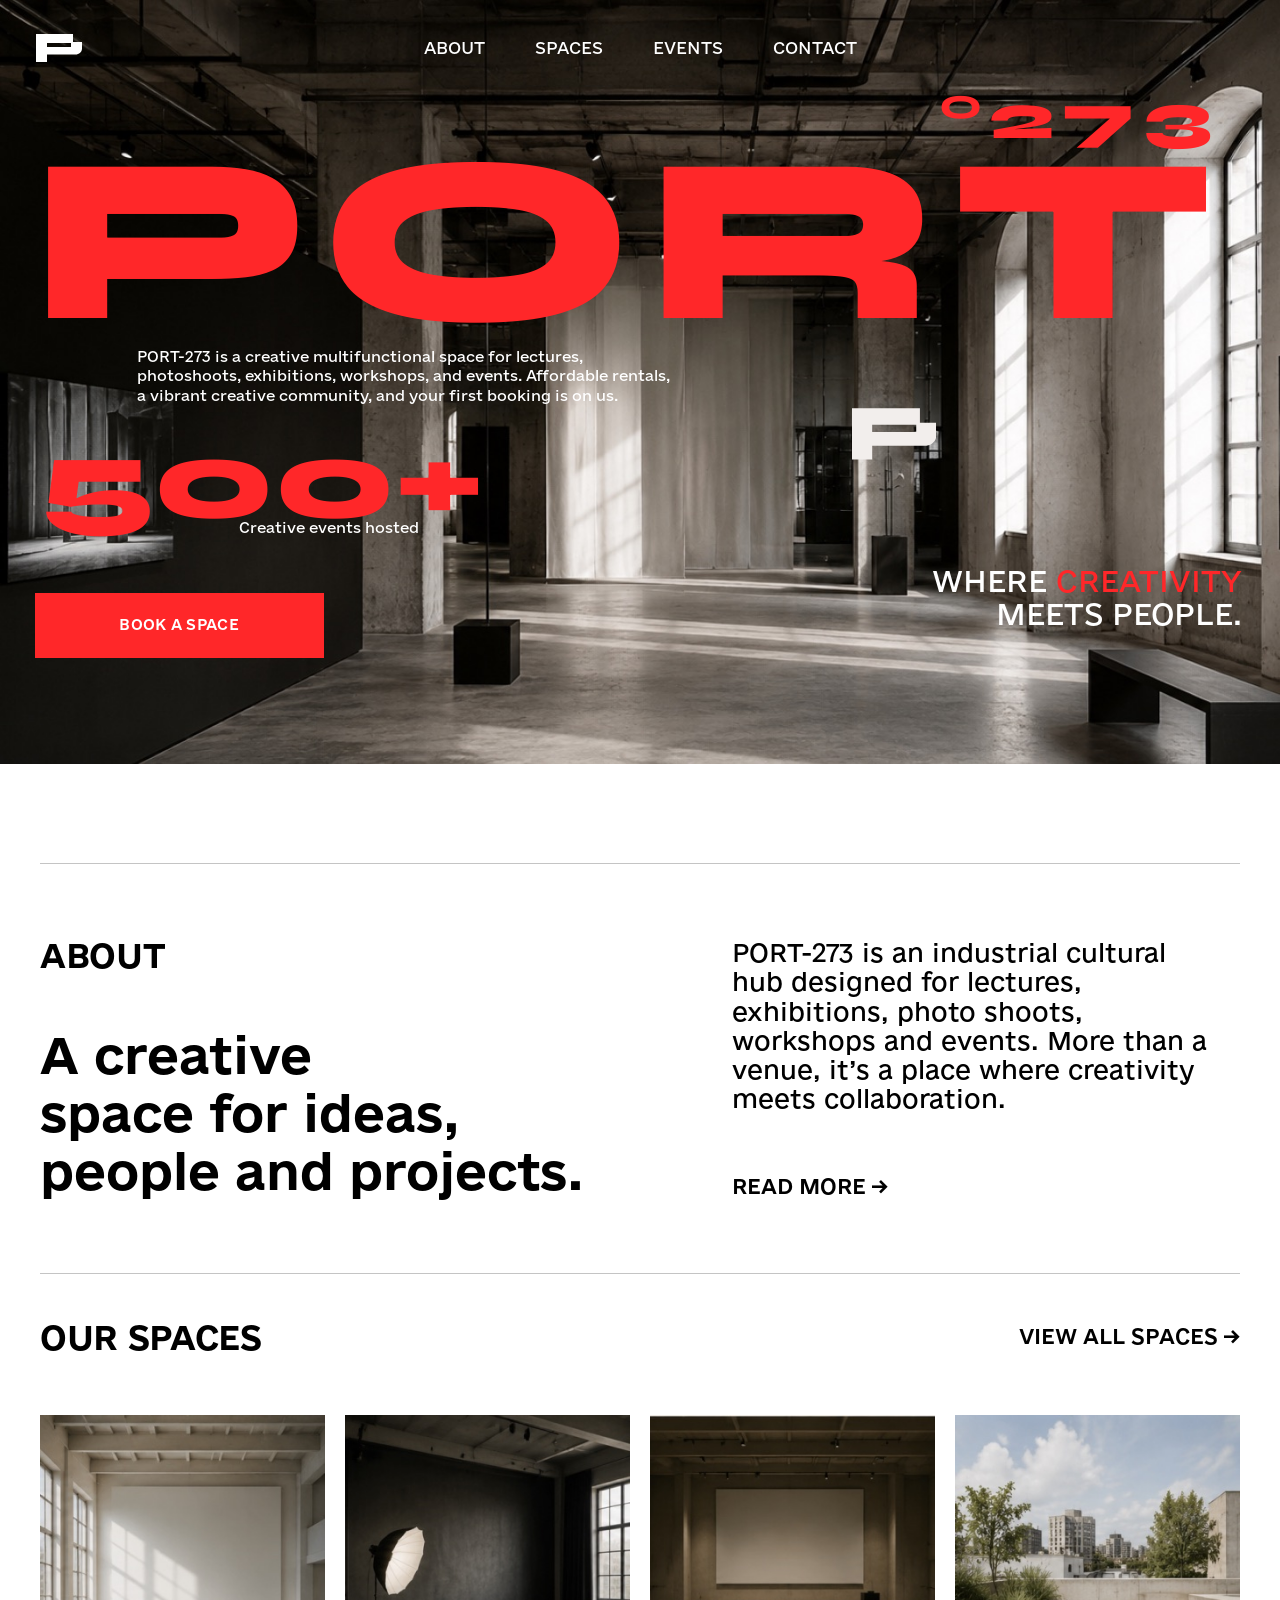
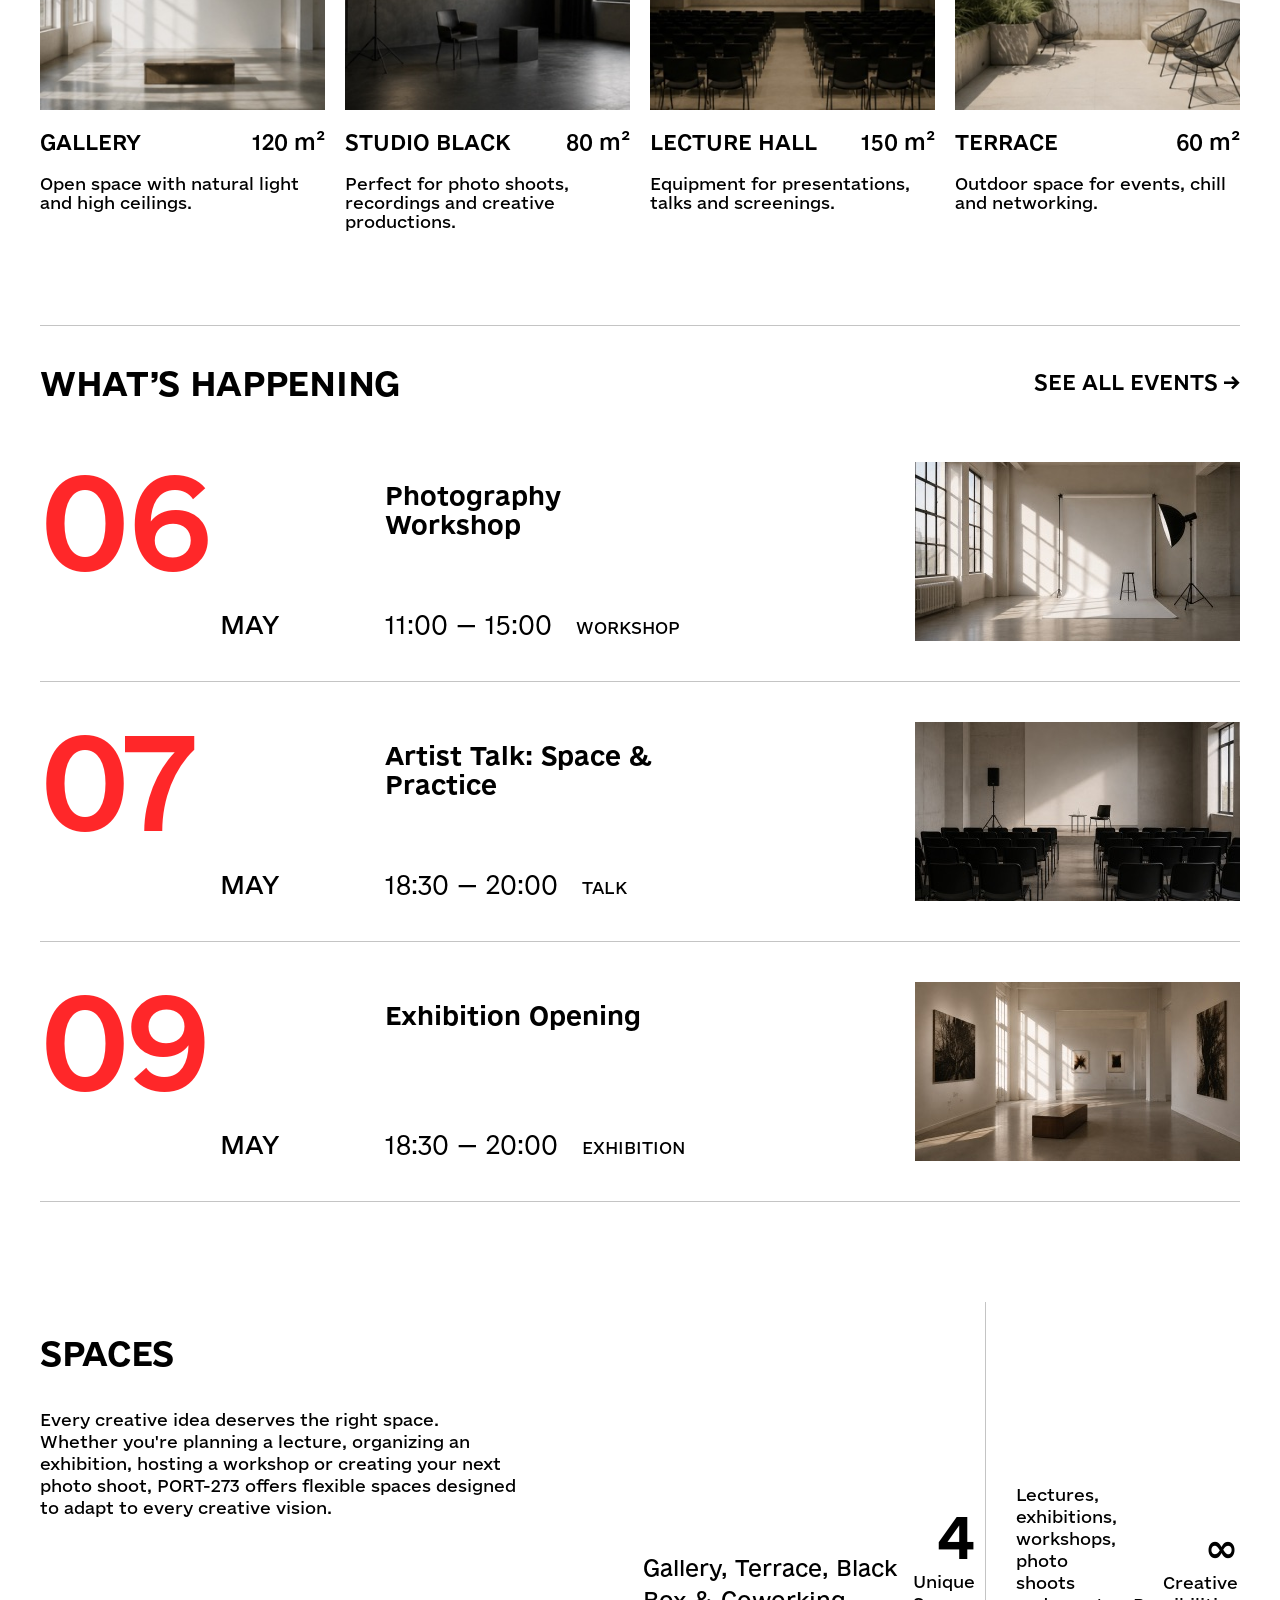
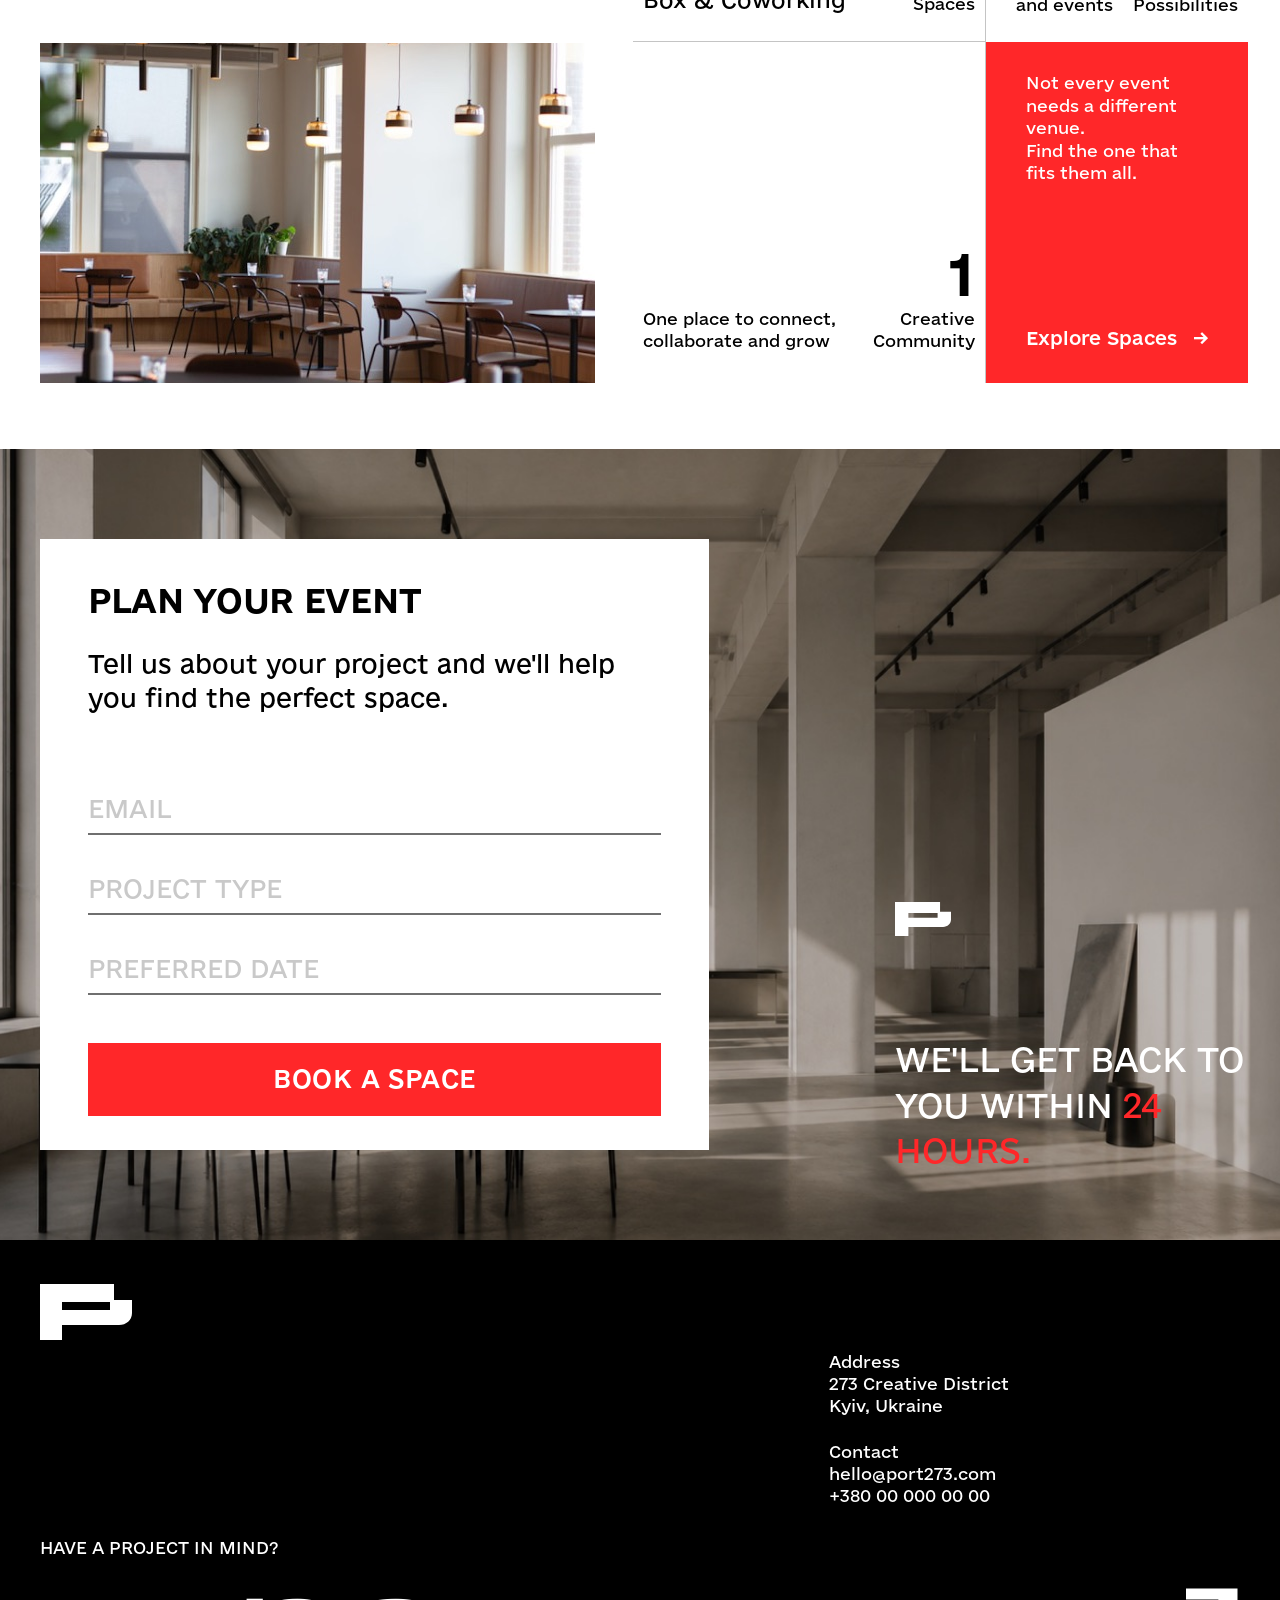
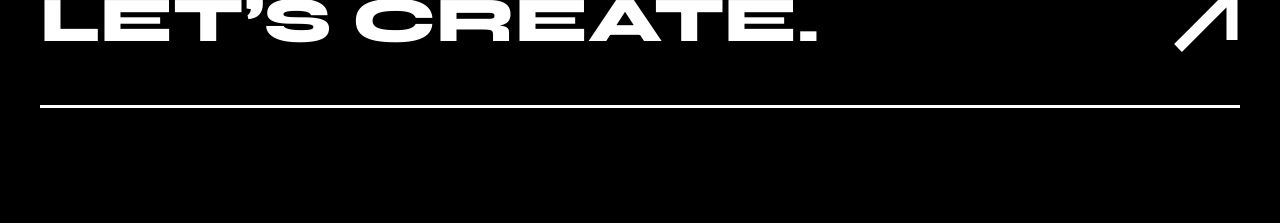
==== index.html @ 7d1ed9cd "Match the Figma 1440 design, switch to e-Ukraine, add spaces pages and booking flow Co-Authored-By: " ====
<!doctype html>
<html lang="en">
<head>
  <meta charset="utf-8">
  <meta name="viewport" content="width=device-width, initial-scale=1">
  <title>PORT°273 — Industrial cultural hub in Kyiv</title>
  <meta name="description" content="A creative multifunctional space in Kyiv for lectures, photoshoots, exhibitions, workshops and events. Your first booking is on us.">
  <link rel="icon" href="img/logo.svg">
  <link rel="preconnect" href="https://fonts.googleapis.com">
  <link rel="preconnect" href="https://fonts.gstatic.com" crossorigin>
  <link href="https://fonts.googleapis.com/css2?family=Syne:wght@800&display=swap" rel="stylesheet">
  <link rel="stylesheet" href="styles.css">
</head>
<body class="home">
  <header class="hero" id="top">
    <div class="hero-inner">
      <nav class="nav nav-hero" aria-label="Main">
        <a href="index.html" class="logo" aria-label="PORT-273 home"><svg viewBox="0 0 46 28" aria-hidden="true"><path fill="currentColor" fill-rule="evenodd" d="M0 0h37v8h9v6.5c0 3.6-2.9 6-6.5 6H11V28H0zM11 9v4h24V9z"/></svg></a>
        <ul class="nav-links">
          <li><a href="#about">About</a></li>
          <li><a href="spaces.html">Spaces</a></li>
          <li><a href="#events">Events</a></li>
          <li><a href="#contact">Contact</a></li>
        </ul>
        <button class="menu-btn" aria-expanded="false" aria-controls="menu">Menu</button>
      </nav>

      <h1 class="hero-word" aria-label="PORT 273"><span class="hero-port">PORT</span><span class="hero-num">°273</span></h1>
      <p class="hero-text">PORT-273 is a creative multifunctional space for lectures, photoshoots, exhibitions, workshops, and events. Affordable rentals, a vibrant creative community, and your first booking is on us.</p>
      <p class="hero-stat"><b>500+</b><span>Creative events hosted</span></p>
      <svg class="hero-mark" viewBox="0 0 46 28" aria-hidden="true"><path fill="currentColor" fill-rule="evenodd" d="M0 0h37v8h9v6.5c0 3.6-2.9 6-6.5 6H11V28H0zM11 9v4h24V9z"/></svg>
      <a href="book.html" class="btn hero-btn">Book a space</a>
      <p class="hero-claim">Where <em>creativity</em><br>meets people.</p>
    </div>
  </header>

  <div class="menu" id="menu" hidden>
    <ul>
      <li><a href="#about">About</a></li>
      <li><a href="spaces.html">Spaces</a></li>
      <li><a href="#events">Events</a></li>
      <li><a href="#contact">Contact</a></li>
    </ul>
    <a href="book.html" class="btn">Book a space</a>
  </div>

  <main>
    <section class="about wrap" id="about">
      <div class="about-left">
        <h2 class="sec-title">About</h2>
        <p class="about-head">A creative<br>space for ideas,<br>people and projects.</p>
      </div>
      <div class="about-right">
        <p>PORT-273 is an industrial cultural hub designed for lectures, exhibitions, photo shoots, workshops and events. More than a venue, it’s a place where creativity meets collaboration.</p>
        <a href="spaces.html" class="more">Read more →</a>
      </div>
    </section>

    <section class="our-spaces wrap" id="spaces">
      <div class="sec-head">
        <h2 class="sec-title">Our spaces</h2>
        <a href="spaces.html" class="more">View all spaces →</a>
      </div>
      <div class="space-grid" data-spaces></div>
    </section>

    <section class="events wrap" id="events">
      <div class="sec-head">
        <h2 class="sec-title">What’s happening</h2>
        <a href="#events" class="more">See all events →</a>
      </div>
      <ul class="event-list">
        <li class="event">
          <p class="event-date"><b>06</b><span>May</span></p>
          <div class="event-info"><h3>Photography <br>Workshop</h3><p><span class="event-time">11:00 — 15:00</span><span class="event-tag">Workshop</span></p></div>
          <img src="img/e1.jpg" alt="Photo studio with a white backdrop" loading="lazy">
        </li>
        <li class="event">
          <p class="event-date"><b>07</b><span>May</span></p>
          <div class="event-info"><h3>Artist Talk: Space &amp; <br>Practice</h3><p><span class="event-time">18:30 — 20:00</span><span class="event-tag">Talk</span></p></div>
          <img src="img/e2.jpg" alt="Lecture hall with rows of chairs" loading="lazy">
        </li>
        <li class="event">
          <p class="event-date"><b>09</b><span>May</span></p>
          <div class="event-info"><h3>Exhibition Opening</h3><p><span class="event-time">18:30 — 20:00</span><span class="event-tag">Exhibition</span></p></div>
          <img src="img/e3.jpg" alt="Gallery with paintings on white walls" loading="lazy">
        </li>
      </ul>
    </section>

    <section class="spaces-info wrap">
      <div class="si-left">
        <h2 class="sec-title">Spaces</h2>
        <p class="si-text">Every creative idea deserves the right space. Whether you're planning a lecture, organizing an exhibition, hosting a workshop or creating your next photo shoot, PORT-273 offers flexible spaces designed to adapt to every creative vision.</p>
        <img src="img/about.jpg" alt="Café area with pendant lamps and wooden tables" loading="lazy">
      </div>
      <div class="si-grid">
        <div class="si-cell si-a"><p class="si-desc big">Gallery, Terrace, Black <br>Box &amp; Coworking</p><p class="si-num"><b>4</b><span>Unique <br>Spaces</span></p></div>
        <div class="si-cell si-b"><p class="si-desc">Lectures, exhibitions, <br>workshops, photo shoots <br>and events</p><p class="si-num"><b class="inf">∞</b><span>Creative <br>Possibilities</span></p></div>
        <div class="si-cell si-c"><p class="si-desc">One place to connect, <br>collaborate and grow</p><p class="si-num"><b>1</b><span>Creative <br>Community</span></p></div>
        <a class="si-cell si-d" href="spaces.html"><p>Not every event needs a different venue. <br>Find the one that fits them all.</p><span class="si-link">Explore Spaces <span aria-hidden="true">→</span></span></a>
      </div>
    </section>

    <section class="plan" id="plan">
      <div class="plan-inner">
        <form class="plan-card" id="plan-form" action="book.html">
          <h2 class="sec-title">Plan your event</h2>
          <p class="plan-lead">Tell us about your project and we'll help you find the perfect space.</p>
          <label class="line-field"><span class="sr-only">Email</span><input type="email" name="email" placeholder="Email" autocomplete="email"></label>
          <label class="line-field"><span class="sr-only">Project type</span>
            <select name="type">
              <option value="" selected disabled hidden>Project type</option>
              <option>Workshop</option><option>Exhibition</option><option>Photo shoot</option><option>Lecture</option><option>Private event</option>
            </select>
          </label>
          <label class="line-field"><span class="sr-only">Preferred date</span><input type="text" name="date" placeholder="Preferred date" onfocus="this.type='date'" onblur="if(!this.value)this.type='text'"></label>
          <button class="btn btn-block" type="submit">Book a space</button>
        </form>
        <svg class="plan-mark" viewBox="0 0 46 28" aria-hidden="true"><path fill="currentColor" fill-rule="evenodd" d="M0 0h37v8h9v6.5c0 3.6-2.9 6-6.5 6H11V28H0zM11 9v4h24V9z"/></svg>
        <p class="plan-claim">We'll get back to<br>you within <em>24 hours.</em></p>
      </div>
    </section>
  </main>

  <footer class="footer" id="contact"></footer>

  <script src="data.js"></script>
  <script src="app.js"></script>
</body>
</html>
---- styles.css ----
@font-face { font-family: "e-Ukraine"; src: url(fonts/e-Ukraine-Light.otf) format("opentype"); font-weight: 300; font-display: swap; }
@font-face { font-family: "e-Ukraine"; src: url(fonts/e-Ukraine-Regular.otf) format("opentype"); font-weight: 400; font-display: swap; }
@font-face { font-family: "e-Ukraine"; src: url(fonts/e-Ukraine-Medium.otf) format("opentype"); font-weight: 500; font-display: swap; }
@font-face { font-family: "e-Ukraine"; src: url(fonts/e-Ukraine-Bold.otf) format("opentype"); font-weight: 700; font-display: swap; }

:root {
  --red: #FF2729;
  --red-dark: #E41A1C;
  --black: #000;
  --white: #fff;
  --grey: #8A8A8A;
  --line: #C4C4C4;
  --soft: #F4F4F2;
  --display: "Syne", sans-serif;
  --body: "e-Ukraine", system-ui, sans-serif;
  --gutter: 40px;
  /* 1px of the 1440 Figma frame, scaled down on smaller screens */
  --u: min(1px, calc(100vw / 1440));
}

*, *::before, *::after { box-sizing: border-box; }
html { scroll-behavior: smooth; }
body { margin: 0; background: var(--white); color: var(--black); font-family: var(--body); font-weight: 400; font-size: 16px; line-height: 1.4; -webkit-font-smoothing: antialiased; }
img { display: block; max-width: 100%; }
a { color: inherit; text-decoration: none; }
ul, ol { list-style: none; margin: 0; padding: 0; }
h1, h2, h3, p { margin: 0; }
button, input, select, textarea { font: inherit; color: inherit; }
:focus-visible { outline: 2px solid var(--red); outline-offset: 3px; }
.sr-only { position: absolute; width: 1px; height: 1px; overflow: hidden; clip: rect(0 0 0 0); white-space: nowrap; }

.wrap { width: 100%; max-width: 1440px; margin: 0 auto; padding: 0 var(--gutter); }

/* ---------- shared bits ---------- */
.btn { display: inline-flex; align-items: center; justify-content: center; gap: 10px; height: 64px; padding: 0 32px; background: var(--red); color: var(--white); border: 0; font-size: 16px; font-weight: 500; text-transform: uppercase; letter-spacing: .02em; cursor: pointer; transition: background .2s; }
.btn:hover { background: var(--red-dark); }
.btn:disabled { background: #E3E3E3; color: var(--grey); cursor: not-allowed; }
.btn-block { width: 100%; }
.btn-ghost { background: transparent; color: var(--black); box-shadow: inset 0 0 0 1.5px var(--black); }
.btn-ghost:hover { background: var(--black); color: var(--white); }
.sec-title { font-size: 32px; font-weight: 700; text-transform: uppercase; line-height: 1.1; letter-spacing: -.01em; }
.more { font-size: 20px; font-weight: 500; text-transform: uppercase; white-space: nowrap; transition: color .2s; }
.more:hover { color: var(--red); }
.logo svg { display: block; width: 46px; height: 28px; }

/* ---------- nav ---------- */
.nav { display: flex; align-items: center; justify-content: space-between; position: relative; height: 108px; }
.nav-links { position: absolute; left: 50%; transform: translateX(-50%); display: flex; gap: 50px; font-size: 16px; text-transform: uppercase; }
.nav-links a { transition: color .2s; }
.nav-links a:hover, .nav-links a[aria-current] { color: var(--red); }
.nav-cta { height: 48px; padding: 0 24px; font-size: 14px; }
.menu-btn { display: none; background: transparent; border: 1px solid currentColor; padding: 9px 14px; font-size: 14px; font-weight: 500; text-transform: uppercase; cursor: pointer; }

.menu { position: fixed; inset: 0; z-index: 20; background: var(--black); color: var(--white); padding: 108px 20px 32px; display: flex; flex-direction: column; justify-content: space-between; }
.menu[hidden] { display: none; }
.menu ul { display: grid; gap: 12px; }
.menu li a { font-family: var(--display); font-weight: 800; font-size: min(40px, 10vw); text-transform: uppercase; }
body.menu-open { overflow: hidden; }
body.menu-open .nav { position: fixed; top: 0; left: 0; right: 0; z-index: 30; padding: 0 20px; color: var(--white); }

/* ---------- home: hero (positions follow the 1440 frame) ---------- */
.hero { background: url(img/hero.jpg) center / cover no-repeat #1a1a1a; color: var(--white); }
.hero-inner { position: relative; max-width: 1440px; height: calc(860 * var(--u)); margin: 0 auto; }
.hero-inner > * { position: absolute; }
.nav-hero { left: calc(40 * var(--u)); right: calc(40 * var(--u)); top: 0; height: calc(108 * var(--u)); }
.hero-word { left: calc(48 * var(--u)); top: calc(70 * var(--u)); width: calc(1320 * var(--u)); height: calc(300 * var(--u)); margin: 0; font-family: var(--display); font-weight: 800; color: var(--red); line-height: 1; }
/* Figma's wordmark is a touch wider than Syne's default spacing */
.hero-port { position: absolute; left: calc(-12 * var(--u)); top: calc(68 * var(--u)); font-size: calc(266 * var(--u)); letter-spacing: .06em; }
.hero-num { position: absolute; right: calc(5 * var(--u)); top: calc(26 * var(--u)); font-size: calc(73 * var(--u)); letter-spacing: .11em; margin-right: -.11em; line-height: 1; }
.hero-text { left: calc(154 * var(--u)); top: calc(390 * var(--u)); width: calc(610 * var(--u)); font-size: calc(16 * var(--u)); line-height: 1.38; }
.hero-stat { left: calc(45 * var(--u)); top: calc(477 * var(--u)); width: calc(500 * var(--u)); margin: 0; }
.hero-stat b { display: block; font-family: var(--display); font-weight: 800; color: var(--red); font-size: calc(128 * var(--u)); line-height: 1; }
.hero-stat span { position: absolute; left: calc(224 * var(--u)); top: calc(106 * var(--u)); font-size: calc(16 * var(--u)); white-space: nowrap; }
.hero-mark { left: calc(958 * var(--u)); top: calc(451 * var(--u)); width: calc(95 * var(--u)); height: calc(74 * var(--u)); color: #F2EEEC; }
.hero-btn { left: calc(39 * var(--u)); top: calc(667 * var(--u)); width: calc(325 * var(--u)); height: calc(73 * var(--u)); font-size: calc(16 * var(--u)); }
.hero-claim { right: calc(43 * var(--u)); top: calc(634 * var(--u)); text-align: right; font-size: calc(32 * var(--u)); line-height: 1.18; text-transform: uppercase; }
.hero-claim em, .plan-claim em { font-style: normal; color: var(--red); }

/* ---------- home: about ---------- */
.about { display: grid; grid-template-columns: 692px 1fr; padding-top: 99px; }
.about::before { content: ""; grid-column: 1 / -1; border-top: 1px solid var(--line); margin-bottom: 74px; }
.about-head { margin-top: 52px; font-size: 48px; font-weight: 700; line-height: 1.21; }
.about-right { display: flex; flex-direction: column; justify-content: space-between; max-width: 490px; }
.about-right p { font-size: 24px; line-height: 1.21; font-weight: 400; }

/* ---------- home: our spaces ---------- */
.our-spaces { padding-top: 0; }
.our-spaces::before { content: ""; display: block; border-top: 1px solid var(--line); margin: 73px 0 46px; }
.sec-head { display: flex; justify-content: space-between; align-items: flex-start; gap: 24px; margin-bottom: 60px; }
.sec-head .more { margin-top: 2px; }
.space-grid { display: grid; grid-template-columns: repeat(4, 1fr); gap: 20px; }
.space-card { display: block; }
.space-img { display: block; overflow: hidden; margin-bottom: 18px; }
.space-img img { width: 100%; aspect-ratio: 325 / 336; object-fit: cover; transition: transform .5s; }
.space-card:hover .space-img img { transform: scale(1.04); }
.space-row { display: flex; justify-content: space-between; gap: 12px; font-size: 20px; text-transform: uppercase; margin-bottom: 18px; }
.space-row b { font-weight: 500; }
.space-row span { font-weight: 500; text-transform: none; }
.space-card:hover .space-row b { color: var(--red); }
.space-desc { display: block; font-size: 16px; line-height: 1.2; max-width: 280px; }

/* ---------- home: events ---------- */
.events::before { content: ""; display: block; border-top: 1px solid var(--line); margin: 94px 0 40px; }
.events .sec-head { margin-bottom: 21px; }
.event { display: grid; grid-template-columns: 345px 1fr 325px; align-items: stretch; padding: 40px 0; border-bottom: 1px solid var(--line); }
.event-date { position: relative; }
.event-date b { display: block; font-size: 128px; line-height: .8; font-weight: 500; color: var(--red); margin-top: 6px; letter-spacing: -.02em; }
.event-date span { position: absolute; left: 180px; bottom: 0; font-size: 24px; text-transform: uppercase; }
.event-info { display: flex; flex-direction: column; justify-content: space-between; padding: 20px 0 0; }
.event-info h3 { font-size: 24px; font-weight: 700; line-height: 1.2; }
.event-info p { display: flex; align-items: baseline; gap: 24px; }
.event-time { font-size: 24px; font-weight: 300; }
.event-tag { font-size: 16px; text-transform: uppercase; }
.event img { width: 325px; height: 179px; object-fit: cover; }

/* ---------- home: spaces info ---------- */
.spaces-info { display: grid; grid-template-columns: 555px 1fr; gap: 38px; padding-top: 100px; }
.si-left { display: flex; flex-direction: column; padding-top: 34px; }
.si-text { margin-top: 37px; max-width: 480px; font-size: 16px; line-height: 1.38; }
.si-left img { margin-top: auto; width: 555px; height: 340px; object-fit: cover; }
.si-grid { display: grid; grid-template-columns: 1fr 1fr; grid-template-rows: 340px 341px; }
.si-cell { display: flex; justify-content: space-between; align-items: flex-end; gap: 16px; padding: 0 10px 26px; }
.si-a { border-bottom: 1px solid var(--line); border-right: 1px solid var(--line); }
.si-b { padding-left: 30px; }
.si-c { border-right: 1px solid var(--line); padding-bottom: 31px; }
.si-desc { font-size: 16px; line-height: 1.38; }
.si-desc.big { font-size: 21px; line-height: 1.5; white-space: nowrap; }
.si-num { text-align: right; font-size: 16px; line-height: 1.38; }
.si-num b { display: block; font-size: 56px; line-height: 1; font-weight: 700; margin-bottom: 6px; }
.si-num b.inf { font-size: 40px; }
.si-d { background: var(--red); color: var(--white); flex-direction: column; align-items: stretch; justify-content: space-between; padding: 30px 40px 32px; transition: background .2s; }
.si-d:hover { background: var(--red-dark); }
.si-link { display: flex; justify-content: space-between; font-size: 18px; font-weight: 500; }

/* ---------- home: plan your event ---------- */
.plan { margin-top: 66px; background: url(img/plan.jpg) center / cover no-repeat #8d877f; color: var(--white); }
.plan-inner { position: relative; max-width: 1440px; margin: 0 auto; min-height: 766px; padding: 90px var(--gutter); }
.plan-card { width: 669px; background: var(--white); color: var(--black); padding: 44px 48px 34px; display: grid; gap: 0; }
.plan-lead { margin: 28px 0 70px; font-size: 24px; line-height: 1.42; }
.line-field { display: block; margin-bottom: 30px; }
.line-field input, .line-field select { width: 100%; height: 50px; border: 0; border-bottom: 2px solid #6F6F6F; background: transparent; padding: 0; font-size: 24px; text-transform: uppercase; border-radius: 0; appearance: none; -webkit-appearance: none; }
.line-field input::placeholder { color: #C9C9C9; }
.line-field select:invalid, .line-field select:has(option[value=""]:checked) { color: #C9C9C9; }
.line-field input:focus, .line-field select:focus { outline: none; border-bottom-color: var(--black); }
.plan-card .btn { height: 73px; font-size: 24px; margin-top: 18px; }
.plan-mark { position: absolute; left: 895px; top: 450px; width: 56px; height: 40px; color: var(--white); }
.plan-claim { position: absolute; left: 895px; top: 588px; font-size: 32px; line-height: 1.42; text-transform: uppercase; }

/* ---------- footer ---------- */
.footer { background: var(--black); color: var(--white); padding: 40px 0 115px; }
.footer-top { display: flex; justify-content: space-between; align-items: flex-start; }
.footer-logo svg { display: block; width: 92px; height: 64px; }
.footer-contacts { width: 411px; margin-top: 71px; display: grid; gap: 24px; font-size: 16px; line-height: 1.38; }
.footer-contacts a:hover { color: var(--red); }
.footer-kicker { margin-top: 30px; font-size: 16px; text-transform: uppercase; }
.footer-cta { display: flex; justify-content: space-between; align-items: flex-end; margin-top: 26px; padding-bottom: 58px; border-bottom: 3px solid var(--white); }
.footer-cta span { font-family: var(--display); font-weight: 800; font-size: 64px; line-height: .8; text-transform: uppercase; transition: color .2s; }
.footer-cta svg { width: 70px; height: 70px; fill: none; stroke: var(--white); stroke-width: 11; margin-bottom: -9px; transition: transform .3s; }
.footer-cta:hover span { color: var(--red); }
.footer-cta:hover svg { transform: translate(6px, -6px); }

/* ---------- inner pages ---------- */
.page-head { border-bottom: 1px solid var(--line); }
.crumbs { display: flex; gap: 10px; font-size: 14px; text-transform: uppercase; color: var(--grey); margin: 32px 0 0; }
.crumbs a:hover { color: var(--red); }
.page-title { font-family: var(--display); font-weight: 800; font-size: clamp(56px, 8vw, 120px); line-height: .9; text-transform: uppercase; margin: 24px 0 0; }
.page-lead { max-width: 560px; font-size: 20px; line-height: 1.4; margin: 24px 0 64px; }

.filters { display: flex; flex-wrap: wrap; gap: 8px; margin: 40px 0; }
.chip { position: relative; }
.chip input { position: absolute; inset: 0; opacity: 0; margin: 0; cursor: pointer; }
.chip span { display: inline-block; padding: 12px 20px; border: 1px solid var(--black); font-size: 14px; font-weight: 500; text-transform: uppercase; transition: background .2s, color .2s; }
.chip:hover span { background: var(--soft); }
.chip input:checked + span { background: var(--black); color: var(--white); }
.chip input:focus-visible + span { outline: 2px solid var(--red); outline-offset: 2px; }
.chip input:disabled + span { color: #C2C2C2; border-color: #E3E3E3; text-decoration: line-through; background: none; }
.chip input:disabled { cursor: not-allowed; }

.space-list { display: grid; gap: 0; margin-bottom: 120px; border-top: 1px solid var(--line); }
.space-item { display: grid; grid-template-columns: 560px 1fr; gap: 40px; padding: 40px 0; border-bottom: 1px solid var(--line); }
.space-item[hidden] { display: none; }
.space-item img { width: 100%; aspect-ratio: 560 / 380; object-fit: cover; }
.space-item h2 { font-size: 40px; font-weight: 700; text-transform: uppercase; line-height: 1.1; }
.space-item .si-body { display: flex; flex-direction: column; gap: 20px; }
.specs { display: flex; gap: 40px; padding: 20px 0; border-top: 1px solid var(--line); border-bottom: 1px solid var(--line); }
.specs div { display: grid; gap: 4px; }
.specs dt { font-size: 13px; text-transform: uppercase; color: var(--grey); }
.specs dd { margin: 0; font-size: 22px; font-weight: 500; }
.tags { display: flex; flex-wrap: wrap; gap: 8px; }
.tags span { padding: 6px 12px; background: var(--soft); font-size: 13px; text-transform: uppercase; }
.row-btns { display: flex; gap: 12px; margin-top: auto; flex-wrap: wrap; }
.empty { padding: 60px 0; font-size: 20px; }

/* space detail */
.detail { display: grid; grid-template-columns: 1fr 440px; gap: 64px; padding: 40px 0 120px; align-items: start; }
.detail-img { width: 100%; aspect-ratio: 16 / 10; object-fit: cover; }
.detail h2 { font-size: 24px; font-weight: 700; text-transform: uppercase; margin: 56px 0 20px; }
.detail-text { font-size: 20px; line-height: 1.5; max-width: 720px; }
.feature-list { display: grid; grid-template-columns: 1fr 1fr; gap: 0 40px; }
.feature-list li { padding: 16px 0; border-bottom: 1px solid var(--line); font-size: 18px; display: flex; gap: 14px; align-items: center; }
.feature-list li::before { content: ""; width: 8px; height: 8px; background: var(--red); flex: none; }
.book-card { position: sticky; top: 24px; border: 1px solid var(--black); padding: 32px; display: grid; gap: 24px; }
.book-card .price { font-size: 40px; font-weight: 700; }
.book-card .price small { font-size: 16px; font-weight: 400; color: var(--grey); }
.book-card .specs { gap: 32px; }
.note { font-size: 14px; color: var(--grey); line-height: 1.45; }
.note b { color: var(--black); font-weight: 500; }
.others { display: grid; grid-template-columns: repeat(3, 1fr); gap: 20px; }
.others .space-img img { aspect-ratio: 4 / 3; }

/* ---------- booking flow ---------- */
#flow-wrap .page-title { font-size: clamp(40px, 5vw, 72px); }
#flow-wrap[hidden] { display: none; }
.flow > *, .detail > * { min-width: 0; }
.flow { display: grid; grid-template-columns: 1fr 400px; gap: 64px; padding: 48px 0 120px; align-items: start; }
.steps { display: flex; gap: 0; margin-bottom: 48px; counter-reset: s; }
.steps li { flex: 1; padding-top: 14px; border-top: 3px solid #E3E3E3; font-size: 14px; text-transform: uppercase; color: var(--grey); }
.steps li b { display: block; font-size: 13px; font-weight: 500; margin-bottom: 2px; }
.steps li.done { border-top-color: var(--black); color: var(--black); }
.steps li.current { border-top-color: var(--red); color: var(--black); }
.step-title { font-size: 40px; font-weight: 700; text-transform: uppercase; line-height: 1.1; margin-bottom: 32px; }
.step[hidden] { display: none; }
.label { display: block; font-size: 13px; font-weight: 500; text-transform: uppercase; color: var(--grey); margin: 32px 0 12px; }
.label:first-child { margin-top: 0; }

.pick-spaces { display: grid; grid-template-columns: repeat(2, 1fr); gap: 16px; }
.pick { position: relative; display: grid; grid-template-columns: 120px 1fr; gap: 16px; align-items: center; padding: 12px; border: 1px solid var(--line); cursor: pointer; transition: border-color .2s; }
.pick input { position: absolute; opacity: 0; }
.pick:hover { border-color: var(--black); }
.pick:has(input:checked) { border-color: var(--red); box-shadow: inset 0 0 0 1px var(--red); }
.pick:has(input:focus-visible) { outline: 2px solid var(--red); outline-offset: 2px; }
.pick img { width: 120px; height: 90px; object-fit: cover; }
.pick b { display: block; font-weight: 700; text-transform: uppercase; margin-bottom: 4px; }
.pick span span { font-size: 14px; color: var(--grey); }

.dt-grid { display: grid; grid-template-columns: minmax(0, 420px) 1fr; gap: 48px; align-items: start; }
.times { display: grid !important; grid-template-columns: 1fr 1fr; }
.times .chip span { display: block; text-align: center; }
.cal { max-width: 420px; }
.cal-head { display: flex; justify-content: space-between; align-items: center; margin-bottom: 12px; }
.cal-head b { font-size: 18px; font-weight: 700; text-transform: uppercase; }
.cal-nav { width: 40px; height: 40px; border: 1px solid var(--black); background: none; cursor: pointer; font-size: 18px; }
.cal-nav:disabled { border-color: #E3E3E3; color: #C2C2C2; cursor: not-allowed; }
.cal-grid { display: grid; grid-template-columns: repeat(7, 1fr); gap: 4px; }
.cal-grid .dow { font-size: 12px; text-transform: uppercase; color: var(--grey); text-align: center; padding: 6px 0; }
.cal-grid > * { min-width: 0; }
.day { aspect-ratio: 1; padding: 0; border: 1px solid transparent; background: var(--soft); font-size: 15px; cursor: pointer; transition: border-color .2s; }
.day:hover:not(:disabled) { border-color: var(--black); }
.day:disabled { background: none; color: #C2C2C2; cursor: not-allowed; }
.day.busy:disabled { text-decoration: line-through; }
.day[aria-pressed="true"] { background: var(--red); color: var(--white); }
.cal-legend { display: flex; gap: 20px; margin-top: 12px; font-size: 13px; color: var(--grey); }

.field { display: grid; gap: 8px; }
.field span { font-size: 13px; font-weight: 500; text-transform: uppercase; color: var(--grey); }
.field input, .field textarea, .field select { width: 100%; min-width: 0; height: 56px; padding: 0 16px; border: 1px solid var(--line); background: var(--white); font-size: 16px; border-radius: 0; }
.field textarea { height: 112px; padding: 14px 16px; resize: vertical; }
.field input:focus, .field textarea:focus { outline: none; border-color: var(--black); }
.field input[aria-invalid="true"] { border-color: var(--red); }
.field .err { font-size: 13px; font-style: normal; color: var(--red); text-transform: none; }
.grid-2 { display: grid; grid-template-columns: 1fr 1fr; gap: 20px; }
.form-grid { display: grid; gap: 20px; }

.step-actions { display: flex; justify-content: space-between; align-items: center; gap: 16px; margin-top: 48px; padding-top: 24px; border-top: 1px solid var(--line); }
.back { background: none; border: 0; padding: 0; font-size: 16px; font-weight: 500; text-transform: uppercase; cursor: pointer; }
.back:hover { color: var(--red); }
.hint { font-size: 14px; color: var(--grey); }

.review { border-top: 1px solid var(--line); }
.review div { display: flex; justify-content: space-between; gap: 24px; padding: 16px 0; border-bottom: 1px solid var(--line); font-size: 17px; }
.review dt { color: var(--grey); }
.review dd { margin: 0; text-align: right; font-weight: 500; }
.edit { background: none; border: 0; padding: 0; margin-left: 12px; font-size: 13px; text-transform: uppercase; text-decoration: underline; cursor: pointer; color: var(--grey); }
.agree { display: flex; gap: 12px; align-items: flex-start; margin-top: 24px; font-size: 15px; cursor: pointer; }
.agree input { width: 20px; height: 20px; accent-color: var(--red); margin: 0; flex: none; }

.summary { position: sticky; top: 24px; background: var(--soft); }
.summary img { width: 100%; aspect-ratio: 4 / 3; object-fit: cover; }
.summary-body { padding: 24px 28px 28px; display: grid; gap: 16px; }
.summary h3 { font-size: 22px; font-weight: 700; text-transform: uppercase; }
.summary dl { margin: 0; display: grid; gap: 10px; font-size: 15px; }
.summary dl div { display: flex; justify-content: space-between; gap: 16px; }
.summary dt { color: var(--grey); }
.summary dd { margin: 0; text-align: right; }
.price-lines { border-top: 1px solid var(--line); padding-top: 16px; }
.price-lines .free dd { color: var(--red); }
.total { display: flex; justify-content: space-between; align-items: baseline; border-top: 1px solid var(--black); padding-top: 16px; font-size: 18px; font-weight: 700; text-transform: uppercase; }
.total b { font-size: 32px; }

.success { padding: 80px 0 140px; max-width: 760px; }
.success[hidden] { display: none; }
.success-mark { width: 72px; height: 72px; background: var(--red); display: grid; place-items: center; margin-bottom: 32px; }
.success-mark svg { width: 36px; height: 36px; fill: none; stroke: var(--white); stroke-width: 2.6; }
.success .page-title { margin: 0 0 24px; }
.success .review { margin: 40px 0; }
.success-actions { display: flex; gap: 12px; flex-wrap: wrap; }

/* ---------- tablet ---------- */
@media (max-width: 1200px) {
  .about { grid-template-columns: 1fr 1fr; gap: 40px; }
  .event { grid-template-columns: 240px 1fr 260px; }
  .event-date span { left: 150px; }
  .event-date b { font-size: 104px; }
  .event img { width: 260px; height: 160px; }
  .spaces-info { grid-template-columns: 1fr; }
  .si-left img { width: 100%; height: auto; aspect-ratio: 555 / 340; margin-top: 40px; }
  .plan-mark, .plan-claim { left: auto; right: var(--gutter); }
  .plan-claim { text-align: right; }
  .space-item { grid-template-columns: 1fr 1fr; }
  .detail, .flow { grid-template-columns: 1fr 360px; gap: 40px; }
  .dt-grid { grid-template-columns: 1fr; gap: 0; }
}

/* ---------- mobile ---------- */
@media (max-width: 760px) {
  :root { --gutter: 20px; }
  .nav { height: 72px; }
  .nav-links, .nav-cta { display: none; }
  .menu-btn { display: inline-block; }

  .hero { background-position: 60% center; }
  .hero-inner { height: auto; min-height: 720px; padding: 0 20px 28px; display: flex; flex-direction: column; background: linear-gradient(180deg, rgba(0,0,0,.35), rgba(0,0,0,0) 30%, rgba(0,0,0,.65)); }
  .hero-inner > * { position: static; }
  .nav-hero { height: 72px; }
  /* same composition as desktop: PORT fills the width, °273 sits above its right edge */
  .hero-word { position: relative; width: auto; height: auto; margin-top: auto; padding-top: calc((100vw - 40px) * .085); }
  .hero-port { position: static; display: block; font-size: calc((100vw - 40px) / 4.85); letter-spacing: 0; line-height: .85; }
  .hero-num { position: absolute; top: 0; right: 0; font-size: calc((100vw - 40px) / 15); letter-spacing: .06em; margin-right: 0; }
  .hero-text { width: auto; font-size: 15px; margin-top: 28px; }
  .hero-stat { width: auto; display: flex; align-items: flex-end; gap: 12px; margin-top: 20px; }
  .hero-stat b { font-size: 52px; }
  .hero-stat span { position: static; font-size: 14px; padding-bottom: 6px; white-space: normal; }
  .hero-mark { display: none; }
  .hero-btn { width: 100%; height: 56px; font-size: 15px; margin-top: 24px; }
  .hero-claim { order: -1; display: none; }

  .sec-title { font-size: 24px; }
  .more { font-size: 14px; }
  .about { grid-template-columns: 1fr; padding-top: 40px; gap: 0; }
  .about::before { margin-bottom: 32px; }
  .about-head { font-size: 30px; margin: 20px 0 24px; }
  .about-right p { font-size: 17px; line-height: 1.45; }
  .about-right .more { margin-top: 20px; }

  .our-spaces::before { margin: 48px 0 32px; }
  .sec-head { margin-bottom: 24px; align-items: center; }
  .space-grid { display: flex; overflow-x: auto; scroll-snap-type: x mandatory; scroll-padding-left: 20px; margin: 0 -20px; padding: 0 20px; gap: 12px; scrollbar-width: none; }
  .space-grid::-webkit-scrollbar { display: none; }
  .space-card { flex: 0 0 72%; scroll-snap-align: start; }
  .space-row { font-size: 16px; margin-bottom: 8px; }
  .space-desc { font-size: 14px; }

  .events::before { margin: 48px 0 32px; }
  .event { grid-template-columns: 76px 1fr 96px; gap: 14px; padding: 20px 0; align-items: center; }
  .event-date b { font-size: 44px; margin: 0; }
  .event-date span { position: static; display: block; font-size: 13px; margin-top: 6px; }
  .event-info { padding: 0; gap: 8px; }
  .event-info h3 { font-size: 16px; }
  .event-info h3 br { display: none; }
  .event-info p { flex-direction: column; gap: 2px; }
  .event-time { font-size: 14px; font-weight: 400; }
  .event-tag { font-size: 12px; color: var(--grey); }
  .event img { width: 96px; height: 72px; }

  .spaces-info { padding-top: 56px; }
  .si-left { padding-top: 0; }
  .si-text { margin-top: 16px; }
  .si-left img { margin-top: 24px; }
  .si-grid { grid-template-columns: 1fr; grid-template-rows: none; margin-top: 8px; }
  .si-cell, .si-b { padding: 24px 0; border-right: 0; border-bottom: 1px solid var(--line); }
  .si-desc br { display: none; }
  .si-desc.big { font-size: 18px; white-space: normal; }
  .si-num b { font-size: 40px; }
  .si-d { padding: 28px 24px; min-height: 200px; border-bottom: 0; }

  .plan { margin-top: 56px; }
  .plan-inner { min-height: 0; padding: 40px 20px; }
  .plan-card { width: 100%; padding: 28px 24px 24px; }
  .plan-lead { font-size: 17px; margin: 16px 0 32px; }
  .line-field input, .line-field select { font-size: 17px; height: 44px; }
  .plan-card .btn { font-size: 16px; height: 56px; }
  .plan-mark { display: none; }
  .plan-claim { position: static; margin-top: 28px; font-size: 22px; text-align: left; }

  .footer { padding: 32px 0 48px; }
  .footer-logo svg { width: 60px; height: 42px; }
  .footer-top { flex-direction: column; gap: 32px; }
  .footer-contacts { width: auto; margin: 0; }
  .footer-kicker { margin-top: 48px; font-size: 13px; }
  .footer-cta { padding-bottom: 24px; gap: 16px; }
  .footer-cta span { font-size: 34px; line-height: .95; }
  .footer-cta svg { width: 32px; height: 32px; flex: none; margin-bottom: 0; }

  .page-title, #flow-wrap .page-title { font-size: min(44px, 11vw); line-height: .95; overflow-wrap: anywhere; }
  .page-lead { font-size: 17px; margin-bottom: 40px; }
  .filters { margin: 24px 0; overflow-x: auto; flex-wrap: nowrap; margin-right: -20px; padding-right: 20px; scrollbar-width: none; }
  .filters::-webkit-scrollbar { display: none; }
  #durations, #types { flex-wrap: wrap; overflow: visible; margin-right: 0; padding-right: 0; }
  .chip span { white-space: nowrap; }
  .space-item { grid-template-columns: 1fr; gap: 20px; padding: 28px 0; }
  .space-item h2 { font-size: 28px; }
  .specs { gap: 24px; }
  .specs dd { font-size: 18px; }
  .row-btns .btn { flex: 1; height: 56px; padding: 0 16px; font-size: 14px; }

  .detail, .flow { grid-template-columns: 1fr; gap: 32px; padding-bottom: 72px; }
  .detail h2 { margin-top: 40px; }
  .detail-text { font-size: 17px; }
  .feature-list { grid-template-columns: 1fr; }
  .book-card { position: static; padding: 24px; }
  .others { grid-template-columns: 1fr 1fr; }
  .others a:nth-child(3) { display: none; }

  .flow { padding-top: 24px; }
  .flow .summary { order: -1; position: static; }
  .summary img { display: none; }
  .summary-body { padding: 18px 20px; gap: 10px; }
  .summary-body .price-lines, .summary-body .total { display: none; }
  .summary-body.show-total .total { display: flex; }
  .steps { margin-bottom: 32px; }
  .steps li { font-size: 0; }
  .steps li b { font-size: 12px; }
  .step-title { font-size: 28px; margin-bottom: 24px; }
  .pick-spaces { grid-template-columns: 1fr; }
  .dt-grid { grid-template-columns: 1fr; gap: 8px; }
  .dt-grid .label { margin-top: 28px; }
  .dt-grid > div:first-child .label { margin-top: 0; }
  .pick { grid-template-columns: 96px 1fr; }
  .pick img { width: 96px; height: 72px; }
  .grid-2 { grid-template-columns: 1fr; }
  .step-actions { position: sticky; bottom: 0; background: var(--white); margin: 32px -20px 0; padding: 16px 20px; z-index: 5; }
  .step-actions .btn { height: 56px; flex: 1; max-width: 240px; }
  .success { padding: 48px 0 80px; }
}
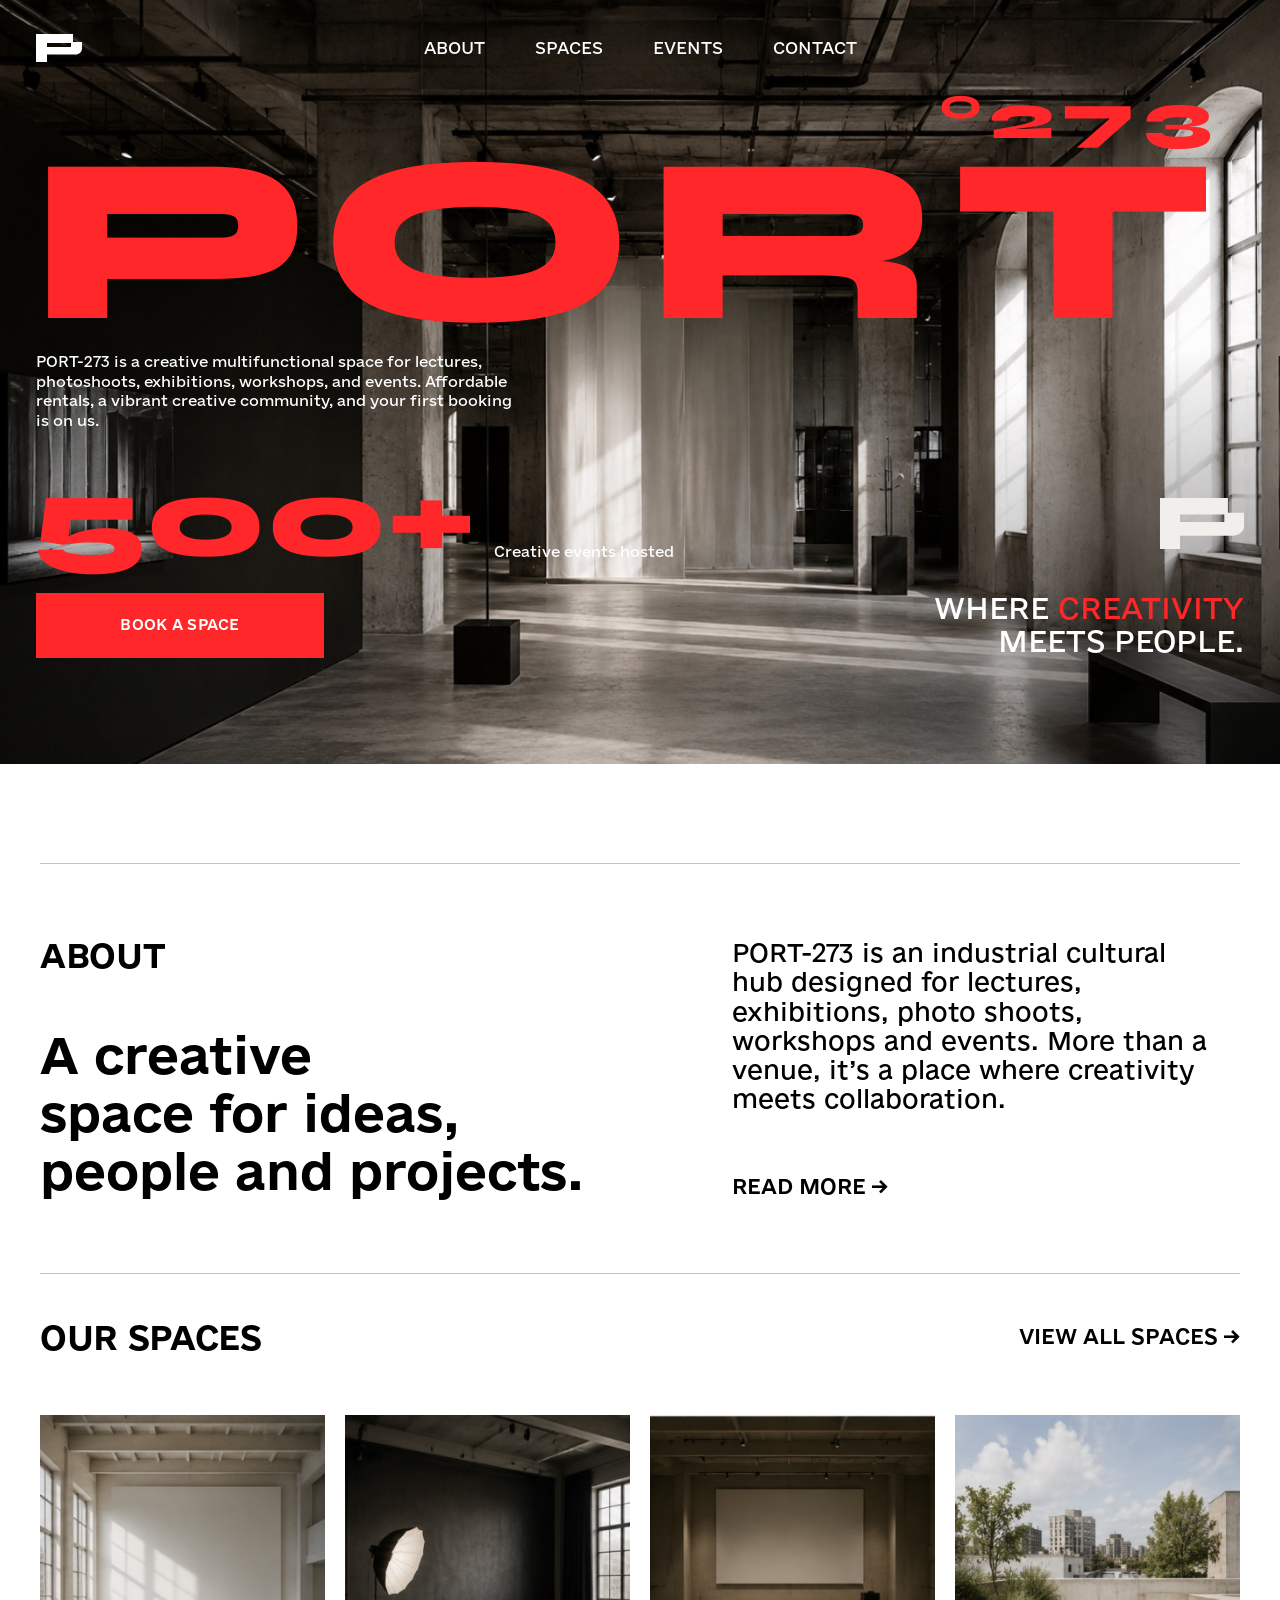
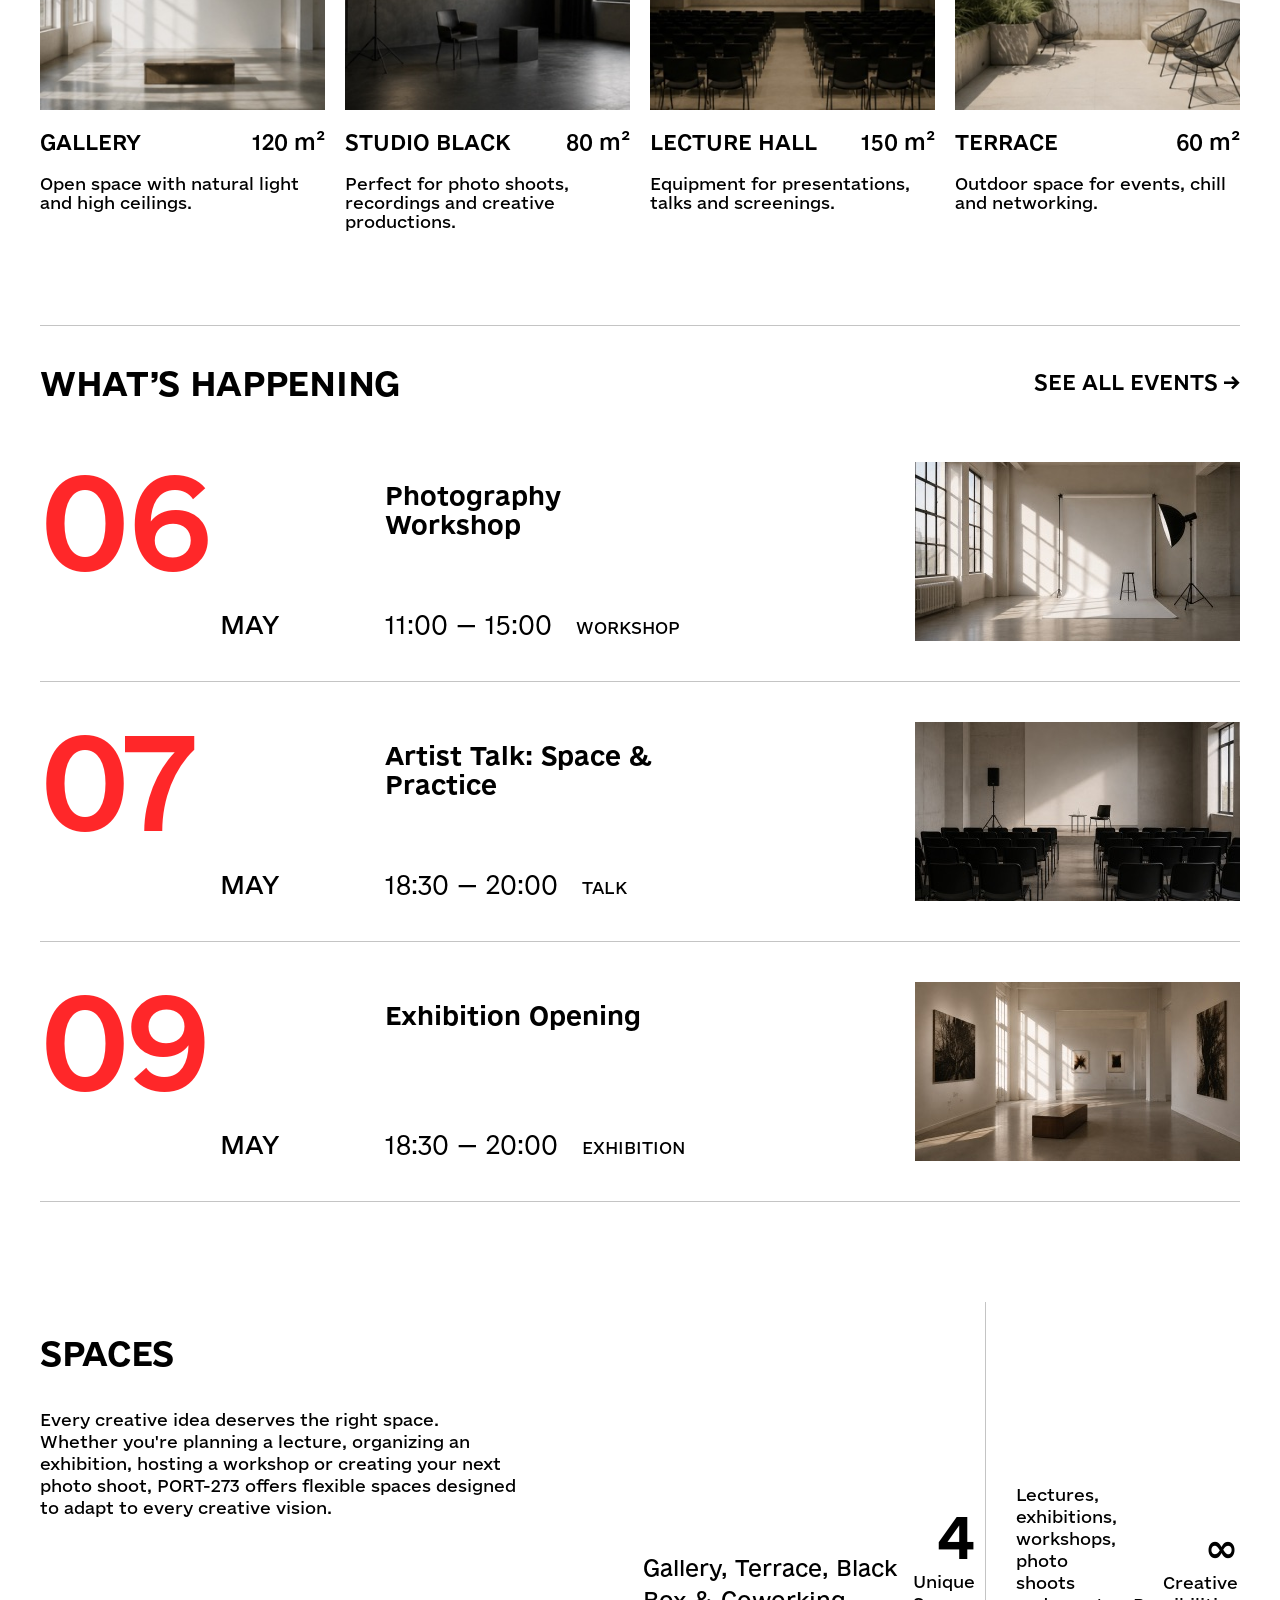
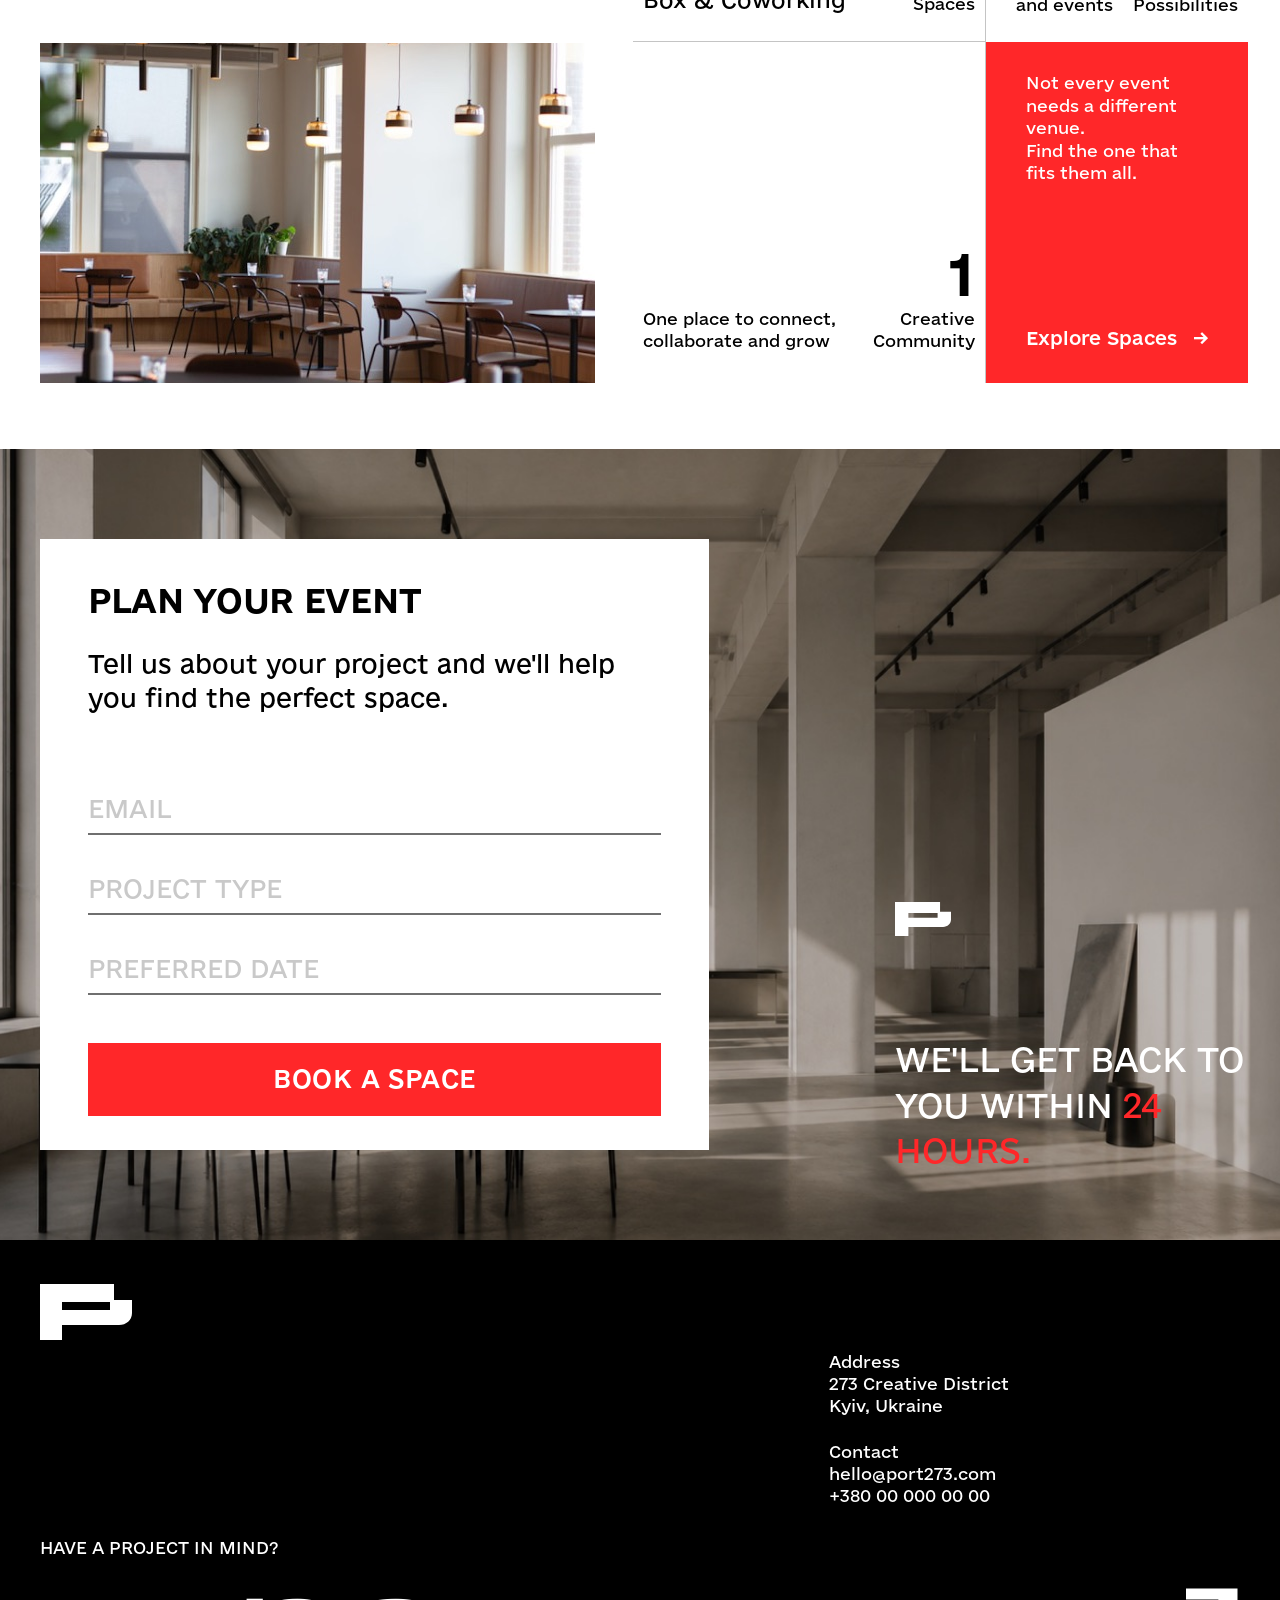
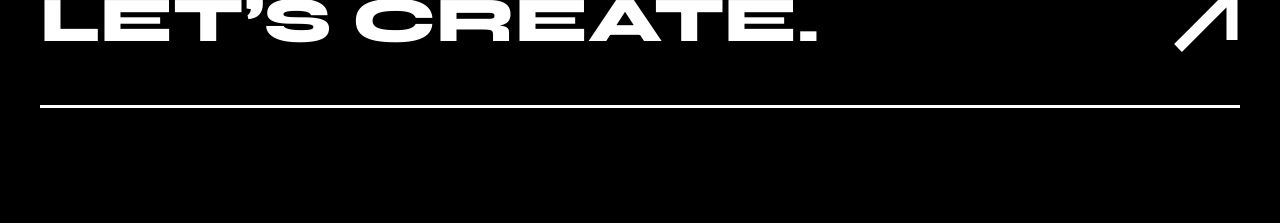
==== commit 18d364e9: "Version asset URLs so updates bypass the browser cache Co-Authored-By: Claude Opus 5.5 <noreply@anth" ====
--- a/index.html
+++ b/index.html
@@ -9,7 +9,7 @@
   <link rel="preconnect" href="https://fonts.googleapis.com">
   <link rel="preconnect" href="https://fonts.gstatic.com" crossorigin>
   <link href="https://fonts.googleapis.com/css2?family=Syne:wght@800&display=swap" rel="stylesheet">
-  <link rel="stylesheet" href="styles.css">
+  <link rel="stylesheet" href="styles.css?v=202611072203">
 </head>
 <body class="home">
   <header class="hero" id="top">
@@ -125,7 +125,7 @@
 
   <footer class="footer" id="contact"></footer>
 
-  <script src="data.js"></script>
-  <script src="app.js"></script>
+  <script src="data.js?v=202611072203"></script>
+  <script src="app.js?v=202611072203"></script>
 </body>
 </html>
--- a/styles.css
+++ b/styles.css
@@ -59,7 +59,11 @@
 body.menu-open .nav { position: fixed; top: 0; left: 0; right: 0; z-index: 30; padding: 0 20px; color: var(--white); }
 
 /* ---------- home: hero (positions follow the 1440 frame) ---------- */
-.hero { background: url(img/hero.jpg) center / cover no-repeat #1a1a1a; color: var(--white); }
+/* soft shade in the bottom corners keeps the P mark and claim readable over the bright windows */
+.hero { color: var(--white); background:
+  radial-gradient(ellipse 45% 55% at 100% 100%, rgba(0,0,0,.6), transparent),
+  radial-gradient(ellipse 45% 50% at 0% 100%, rgba(0,0,0,.35), transparent),
+  url(img/hero.jpg) center / cover no-repeat #1a1a1a; }
 .hero-inner { position: relative; max-width: 1440px; height: calc(860 * var(--u)); margin: 0 auto; }
 .hero-inner > * { position: absolute; }
 .nav-hero { left: calc(40 * var(--u)); right: calc(40 * var(--u)); top: 0; height: calc(108 * var(--u)); }
@@ -67,13 +71,15 @@
 /* Figma's wordmark is a touch wider than Syne's default spacing */
 .hero-port { position: absolute; left: calc(-12 * var(--u)); top: calc(68 * var(--u)); font-size: calc(266 * var(--u)); letter-spacing: .06em; }
 .hero-num { position: absolute; right: calc(5 * var(--u)); top: calc(26 * var(--u)); font-size: calc(73 * var(--u)); letter-spacing: .11em; margin-right: -.11em; line-height: 1; }
-.hero-text { left: calc(154 * var(--u)); top: calc(390 * var(--u)); width: calc(610 * var(--u)); font-size: calc(16 * var(--u)); line-height: 1.38; }
-.hero-stat { left: calc(45 * var(--u)); top: calc(477 * var(--u)); width: calc(500 * var(--u)); margin: 0; }
-.hero-stat b { display: block; font-family: var(--display); font-weight: 800; color: var(--red); font-size: calc(128 * var(--u)); line-height: 1; }
-.hero-stat span { position: absolute; left: calc(224 * var(--u)); top: calc(106 * var(--u)); font-size: calc(16 * var(--u)); white-space: nowrap; }
-.hero-mark { left: calc(958 * var(--u)); top: calc(451 * var(--u)); width: calc(95 * var(--u)); height: calc(74 * var(--u)); color: #F2EEEC; }
-.hero-btn { left: calc(39 * var(--u)); top: calc(667 * var(--u)); width: calc(325 * var(--u)); height: calc(73 * var(--u)); font-size: calc(16 * var(--u)); }
-.hero-claim { right: calc(43 * var(--u)); top: calc(634 * var(--u)); text-align: right; font-size: calc(32 * var(--u)); line-height: 1.18; text-transform: uppercase; }
+/* Two columns on the 40px margins. Left: text → 500+ → button. Right: P mark above the claim
+   (same pairing as in "Plan your event"). Button and claim share the bottom line at 740. */
+.hero-text { left: calc(40 * var(--u)); top: calc(396 * var(--u)); width: max(380px, calc(540 * var(--u))); font-size: max(13px, calc(16 * var(--u))); line-height: 1.38; }
+.hero-stat { left: calc(36 * var(--u)); top: calc(530 * var(--u)); width: calc(800 * var(--u)); margin: 0; display: flex; align-items: flex-end; gap: calc(20 * var(--u)); }
+.hero-stat b { display: block; font-family: var(--display); font-weight: 800; color: var(--red); font-size: calc(128 * var(--u)); line-height: .84; }
+.hero-stat span { font-size: max(13px, calc(16 * var(--u))); line-height: 1.3; white-space: nowrap; padding-bottom: calc(6 * var(--u)); }
+.hero-mark { right: calc(40 * var(--u)); top: calc(560 * var(--u)); width: calc(95 * var(--u)); height: calc(58 * var(--u)); color: #F2EEEC; }
+.hero-btn { left: calc(40 * var(--u)); top: calc(667 * var(--u)); width: calc(325 * var(--u)); height: calc(73 * var(--u)); font-size: max(13px, calc(16 * var(--u))); }
+.hero-claim { right: calc(40 * var(--u)); bottom: calc(120 * var(--u)); text-align: right; font-size: calc(32 * var(--u)); line-height: 1.18; text-transform: uppercase; }
 .hero-claim em, .plan-claim em { font-style: normal; color: var(--red); }
 
 /* ---------- home: about ---------- */
@@ -287,7 +293,8 @@
 .total { display: flex; justify-content: space-between; align-items: baseline; border-top: 1px solid var(--black); padding-top: 16px; font-size: 18px; font-weight: 700; text-transform: uppercase; }
 .total b { font-size: 32px; }
 
-.success { padding: 80px 0 140px; max-width: 760px; }
+.success { padding: 80px 0 140px; }
+.success .detail-text { max-width: 760px; }
 .success[hidden] { display: none; }
 .success-mark { width: 72px; height: 72px; background: var(--red); display: grid; place-items: center; margin-bottom: 32px; }
 .success-mark svg { width: 36px; height: 36px; fill: none; stroke: var(--white); stroke-width: 2.6; }
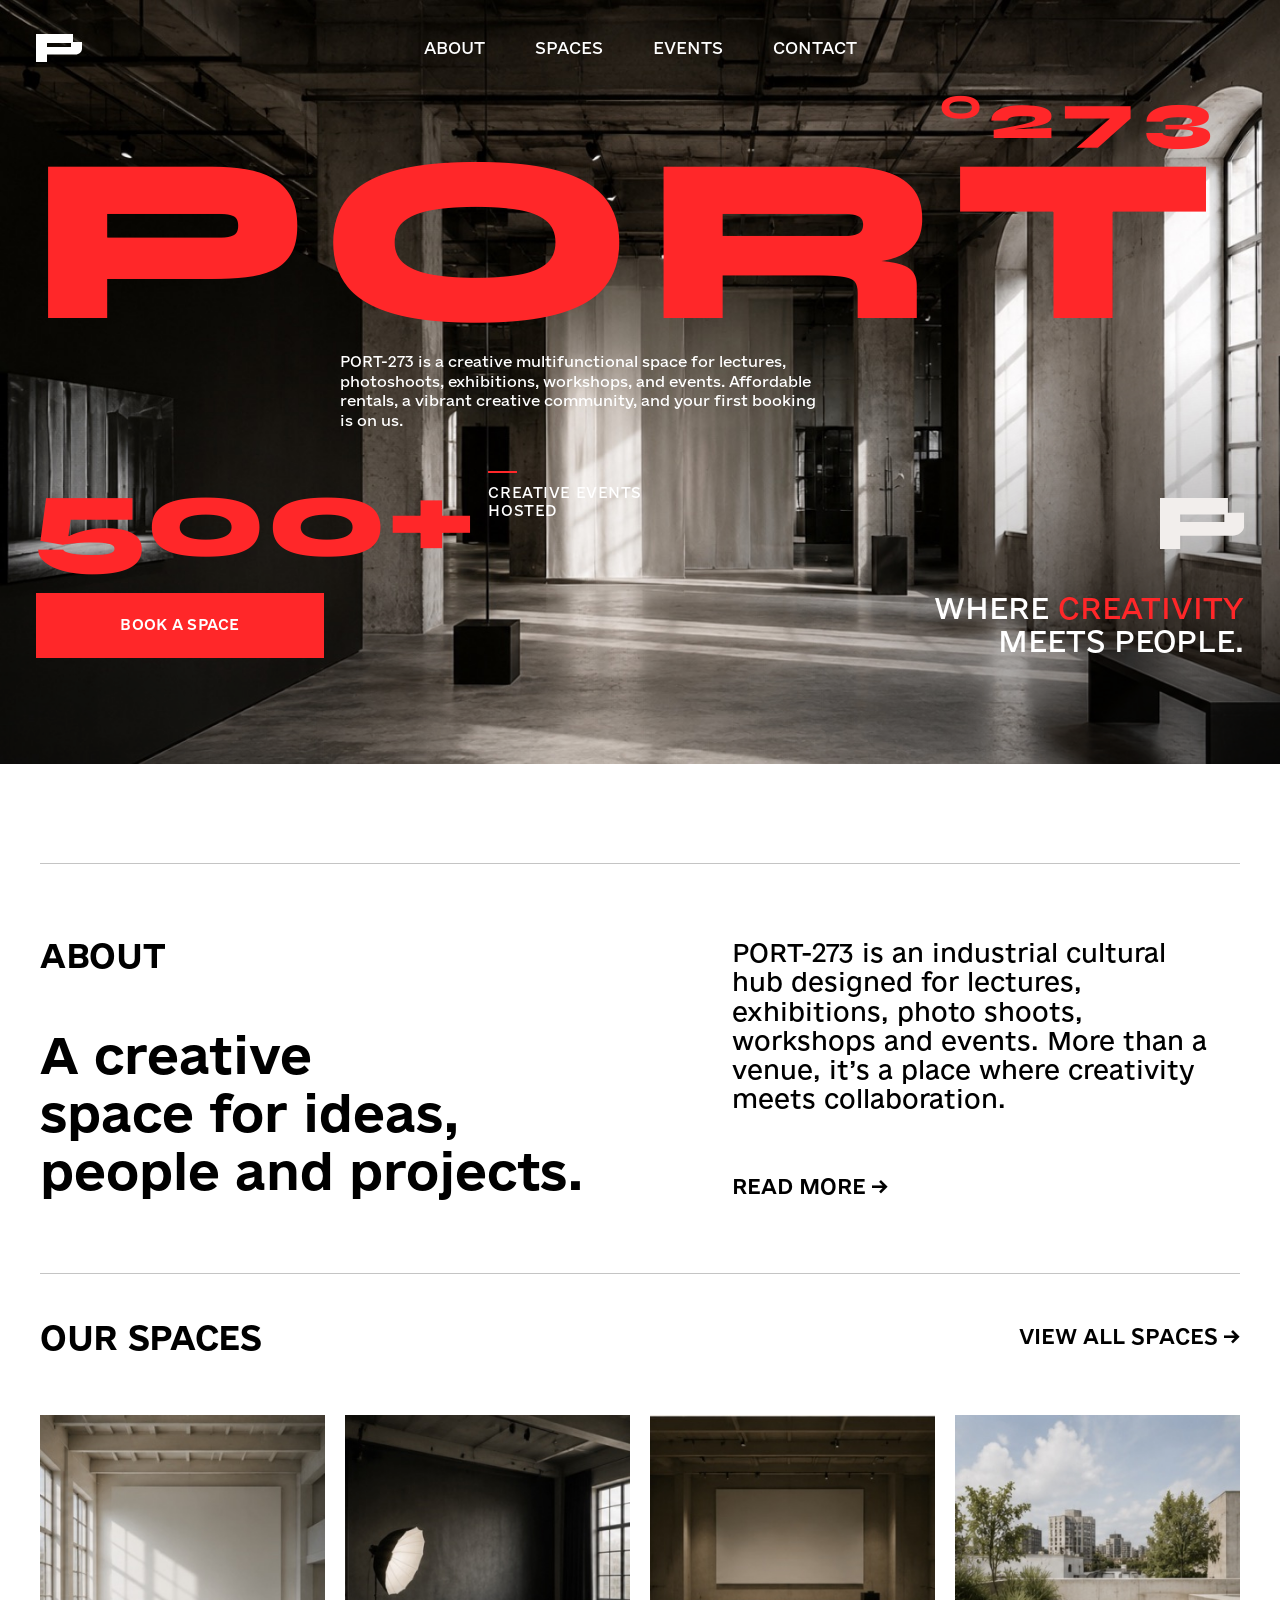
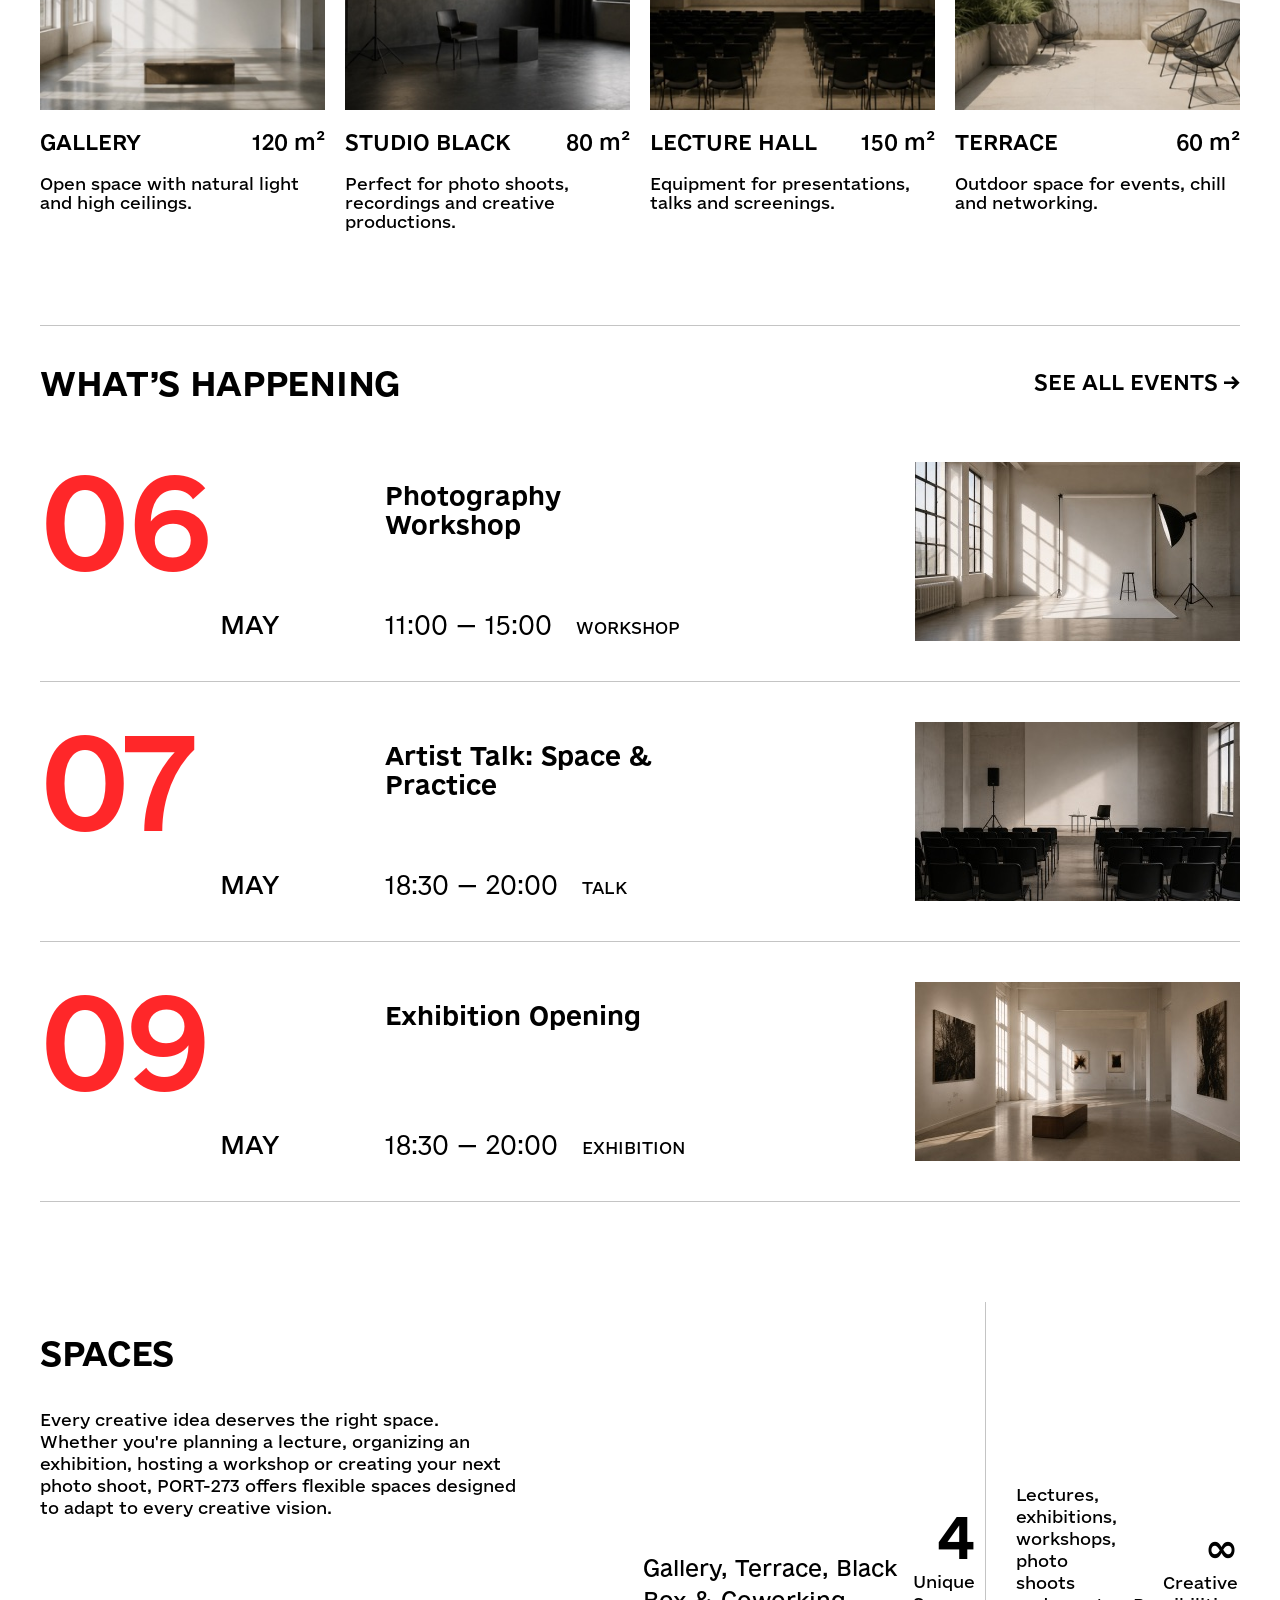
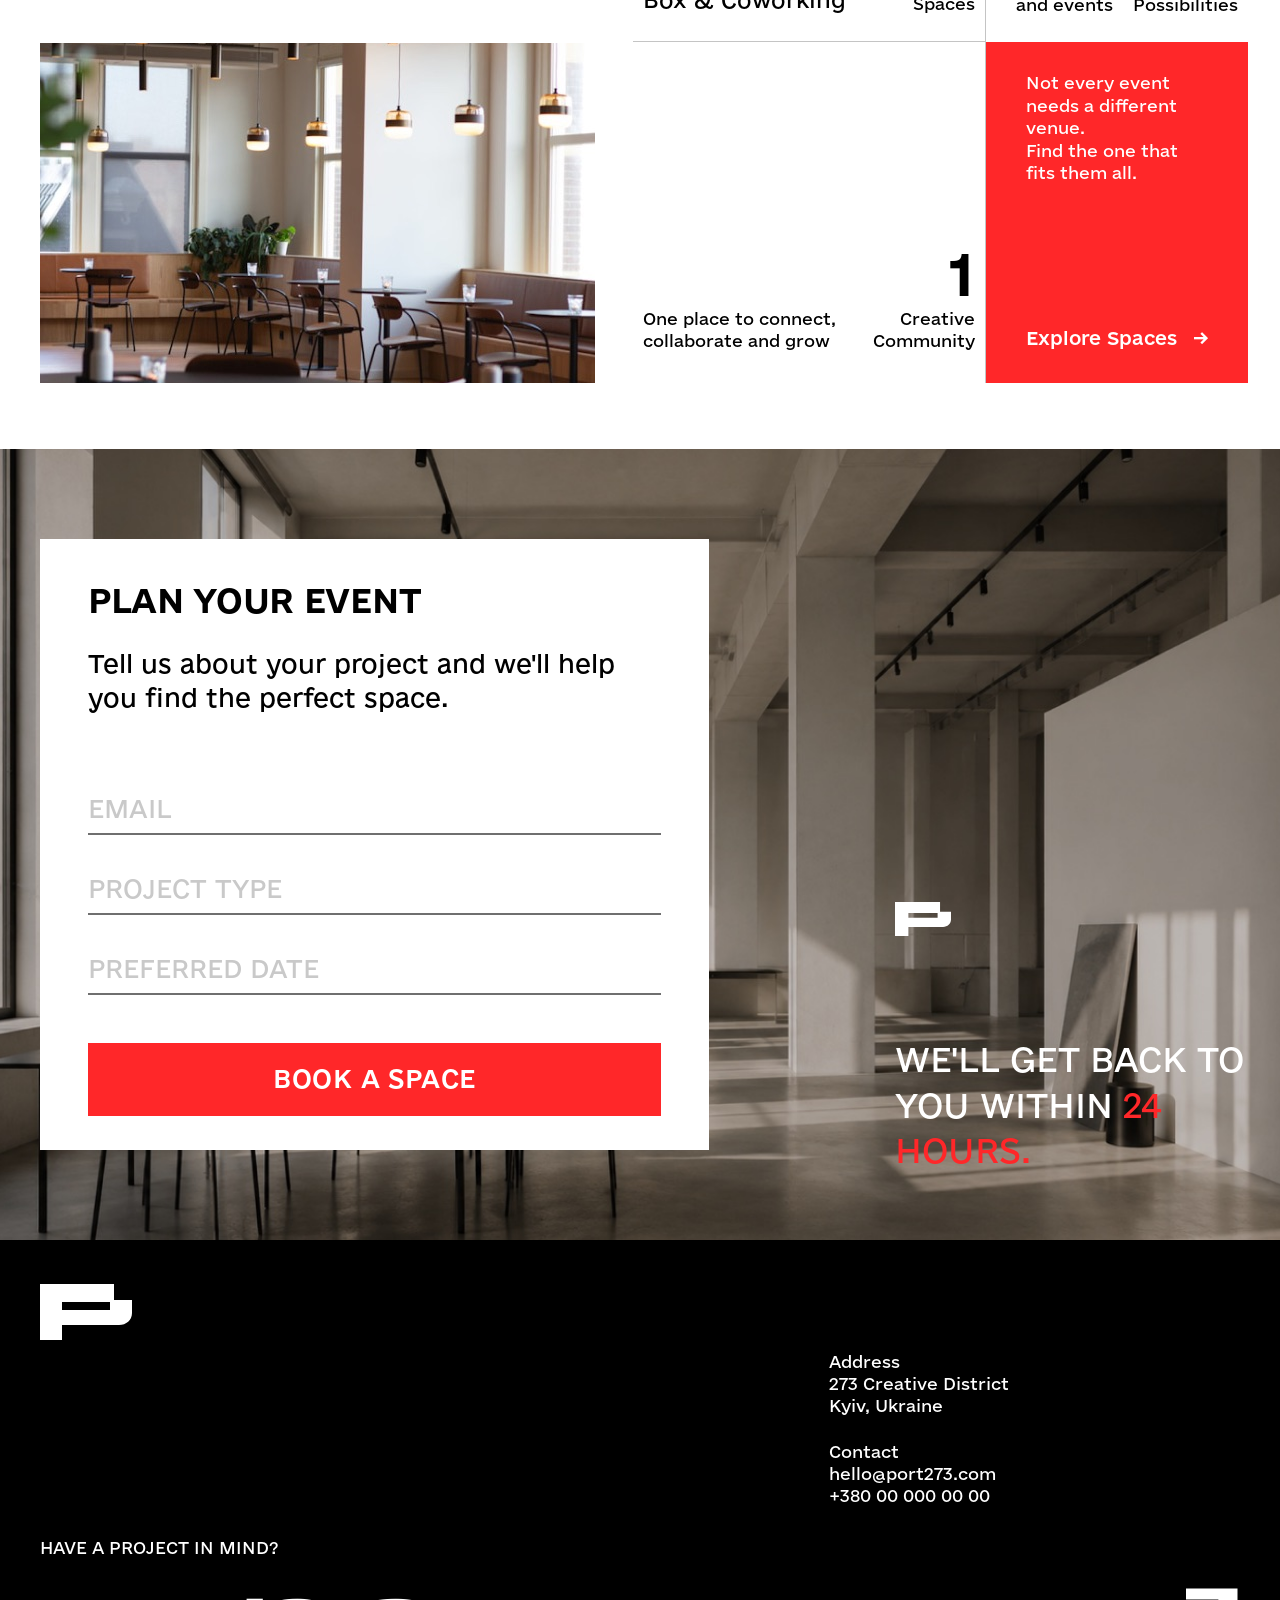
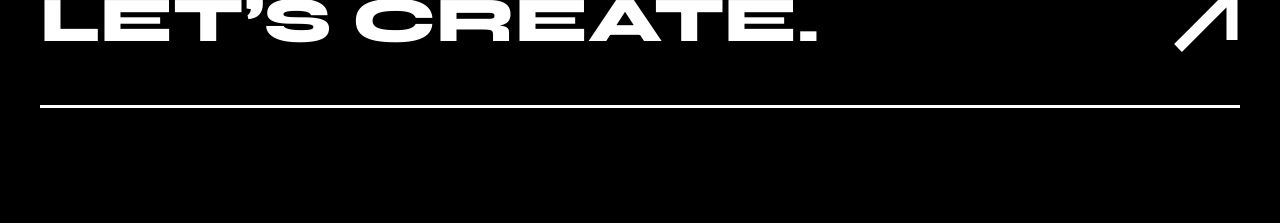
==== commit b1159935: "Hero: text under the O, 500+ with superscript caption, count-up, cursor follow and button hover Co-A" ====
--- a/index.html
+++ b/index.html
@@ -9,7 +9,7 @@
   <link rel="preconnect" href="https://fonts.googleapis.com">
   <link rel="preconnect" href="https://fonts.gstatic.com" crossorigin>
   <link href="https://fonts.googleapis.com/css2?family=Syne:wght@800&display=swap" rel="stylesheet">
-  <link rel="stylesheet" href="styles.css?v=202611072203">
+  <link rel="stylesheet" href="styles.css?v=202611072211">
 </head>
 <body class="home">
   <header class="hero" id="top">
@@ -27,9 +27,9 @@
 
       <h1 class="hero-word" aria-label="PORT 273"><span class="hero-port">PORT</span><span class="hero-num">°273</span></h1>
       <p class="hero-text">PORT-273 is a creative multifunctional space for lectures, photoshoots, exhibitions, workshops, and events. Affordable rentals, a vibrant creative community, and your first booking is on us.</p>
-      <p class="hero-stat"><b>500+</b><span>Creative events hosted</span></p>
+      <p class="hero-stat"><b data-count="500">500+</b><span>Creative events<br> hosted</span></p>
       <svg class="hero-mark" viewBox="0 0 46 28" aria-hidden="true"><path fill="currentColor" fill-rule="evenodd" d="M0 0h37v8h9v6.5c0 3.6-2.9 6-6.5 6H11V28H0zM11 9v4h24V9z"/></svg>
-      <a href="book.html" class="btn hero-btn">Book a space</a>
+      <a href="book.html" class="btn hero-btn"><span class="btn-label">Book a space</span><span class="btn-arrow" aria-hidden="true">→</span></a>
       <p class="hero-claim">Where <em>creativity</em><br>meets people.</p>
     </div>
   </header>
@@ -125,7 +125,7 @@
 
   <footer class="footer" id="contact"></footer>
 
-  <script src="data.js?v=202611072203"></script>
-  <script src="app.js?v=202611072203"></script>
+  <script src="data.js?v=202611072211"></script>
+  <script src="app.js?v=202611072211"></script>
 </body>
 </html>
--- a/styles.css
+++ b/styles.css
@@ -73,10 +73,27 @@
 .hero-num { position: absolute; right: calc(5 * var(--u)); top: calc(26 * var(--u)); font-size: calc(73 * var(--u)); letter-spacing: .11em; margin-right: -.11em; line-height: 1; }
 /* Two columns on the 40px margins. Left: text → 500+ → button. Right: P mark above the claim
    (same pairing as in "Plan your event"). Button and claim share the bottom line at 740. */
-.hero-text { left: calc(40 * var(--u)); top: calc(396 * var(--u)); width: max(380px, calc(540 * var(--u))); font-size: max(13px, calc(16 * var(--u))); line-height: 1.38; }
-.hero-stat { left: calc(36 * var(--u)); top: calc(530 * var(--u)); width: calc(800 * var(--u)); margin: 0; display: flex; align-items: flex-end; gap: calc(20 * var(--u)); }
-.hero-stat b { display: block; font-family: var(--display); font-weight: 800; color: var(--red); font-size: calc(128 * var(--u)); line-height: .84; }
-.hero-stat span { font-size: max(13px, calc(16 * var(--u))); line-height: 1.3; white-space: nowrap; padding-bottom: calc(6 * var(--u)); }
+/* the intro text hangs from the left edge of the O */
+.hero-text { left: calc(382 * var(--u)); top: calc(396 * var(--u)); width: max(380px, calc(540 * var(--u))); font-size: max(13px, calc(16 * var(--u))); line-height: 1.38; }
+/* "500+" carries its caption as a superscript, the same way PORT carries °273 */
+.hero-stat { left: calc(36 * var(--u)); top: calc(530 * var(--u)); width: calc(800 * var(--u)); margin: 0; display: flex; align-items: flex-start; gap: calc(14 * var(--u)); }
+.hero-stat b { display: block; font-family: var(--display); font-weight: 800; color: var(--red); font-size: calc(128 * var(--u)); line-height: .84; transform: translate(var(--mx, 0), var(--my, 0)); will-change: transform; }
+.hero-stat span { position: relative; font-size: max(13px, calc(16 * var(--u))); line-height: 1.3; text-transform: uppercase; letter-spacing: .04em; padding-top: calc(14 * var(--u)); }
+.hero-stat span::before { content: ""; position: absolute; top: 0; left: 0; width: calc(32 * var(--u)); height: 2px; background: var(--red); }
+
+/* hero button: dark fill rises from below, arrow slides in, the button leans toward the cursor */
+.hero-btn { overflow: hidden; gap: 0; transform: translate(var(--bx, 0), var(--by, 0)); transition: transform .25s cubic-bezier(.2,.7,.3,1); }
+.hero-btn::before { content: ""; position: absolute; inset: 0; background: var(--black); transform: translateY(101%); transition: transform .45s cubic-bezier(.7,0,.2,1); }
+.hero-btn:hover { background: var(--red); }
+.hero-btn:hover::before, .hero-btn:focus-visible::before { transform: translateY(0); }
+.btn-label, .btn-arrow { position: relative; }
+.btn-arrow { display: inline-block; width: 0; opacity: 0; transform: translateX(-12px); transition: width .35s, opacity .35s, transform .35s; }
+.hero-btn:hover .btn-label, .hero-btn:focus-visible .btn-label { transition: transform .35s; }
+.hero-btn:hover .btn-arrow, .hero-btn:focus-visible .btn-arrow { width: 1.6em; opacity: 1; transform: translateX(0); color: var(--red); text-align: right; }
+@media (prefers-reduced-motion: reduce) {
+  .hero-btn, .hero-btn::before, .btn-arrow { transition: none; }
+  .hero-stat b { transform: none; }
+}
 .hero-mark { right: calc(40 * var(--u)); top: calc(560 * var(--u)); width: calc(95 * var(--u)); height: calc(58 * var(--u)); color: #F2EEEC; }
 .hero-btn { left: calc(40 * var(--u)); top: calc(667 * var(--u)); width: calc(325 * var(--u)); height: calc(73 * var(--u)); font-size: max(13px, calc(16 * var(--u))); }
 .hero-claim { right: calc(40 * var(--u)); bottom: calc(120 * var(--u)); text-align: right; font-size: calc(32 * var(--u)); line-height: 1.18; text-transform: uppercase; }
@@ -296,8 +313,10 @@
 .success { padding: 80px 0 140px; }
 .success .detail-text { max-width: 760px; }
 .success[hidden] { display: none; }
-.success-mark { width: 72px; height: 72px; background: var(--red); display: grid; place-items: center; margin-bottom: 32px; }
-.success-mark svg { width: 36px; height: 36px; fill: none; stroke: var(--white); stroke-width: 2.6; }
+/* check mark sits on the "Request" line, as tall as the capitals */
+.title-row { display: flex; align-items: center; justify-content: space-between; gap: .2em; }
+.success-mark { flex: none; width: .7em; height: .7em; margin-top: -.06em; background: var(--red); display: grid; place-items: center; }
+.success-mark svg { width: 58%; height: 58%; fill: none; stroke: var(--white); stroke-width: 2.6; }
 .success .page-title { margin: 0 0 24px; }
 .success .review { margin: 40px 0; }
 .success-actions { display: flex; gap: 12px; flex-wrap: wrap; }
@@ -334,9 +353,10 @@
   .hero-port { position: static; display: block; font-size: calc((100vw - 40px) / 4.85); letter-spacing: 0; line-height: .85; }
   .hero-num { position: absolute; top: 0; right: 0; font-size: calc((100vw - 40px) / 15); letter-spacing: .06em; margin-right: 0; }
   .hero-text { width: auto; font-size: 15px; margin-top: 28px; }
-  .hero-stat { width: auto; display: flex; align-items: flex-end; gap: 12px; margin-top: 20px; }
-  .hero-stat b { font-size: 52px; }
-  .hero-stat span { position: static; font-size: 14px; padding-bottom: 6px; white-space: normal; }
+  .hero-stat { width: auto; display: flex; align-items: flex-start; gap: 12px; margin-top: 24px; }
+  .hero-stat b { font-size: 56px; }
+  .hero-stat span { font-size: 12px; padding-top: 10px; }
+  .hero-stat span::before { width: 24px; }
   .hero-mark { display: none; }
   .hero-btn { width: 100%; height: 56px; font-size: 15px; margin-top: 24px; }
   .hero-claim { order: -1; display: none; }
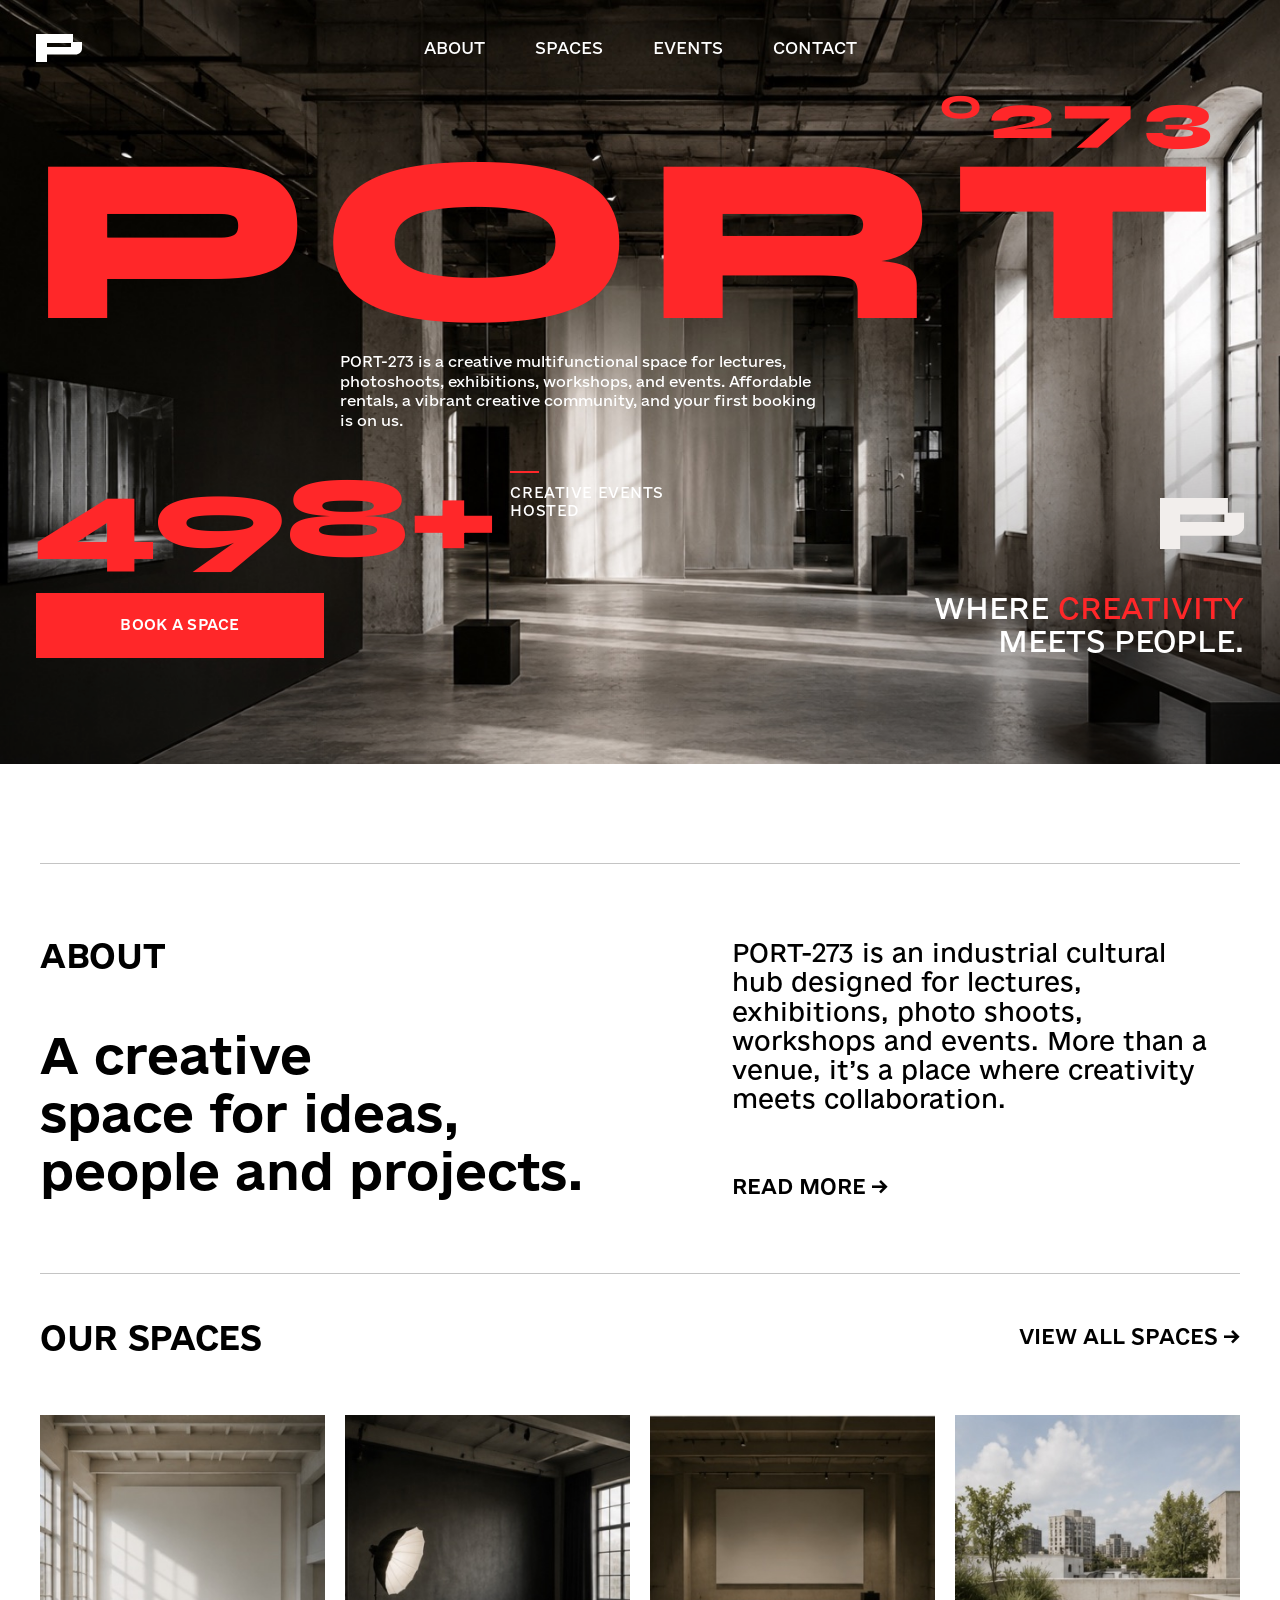
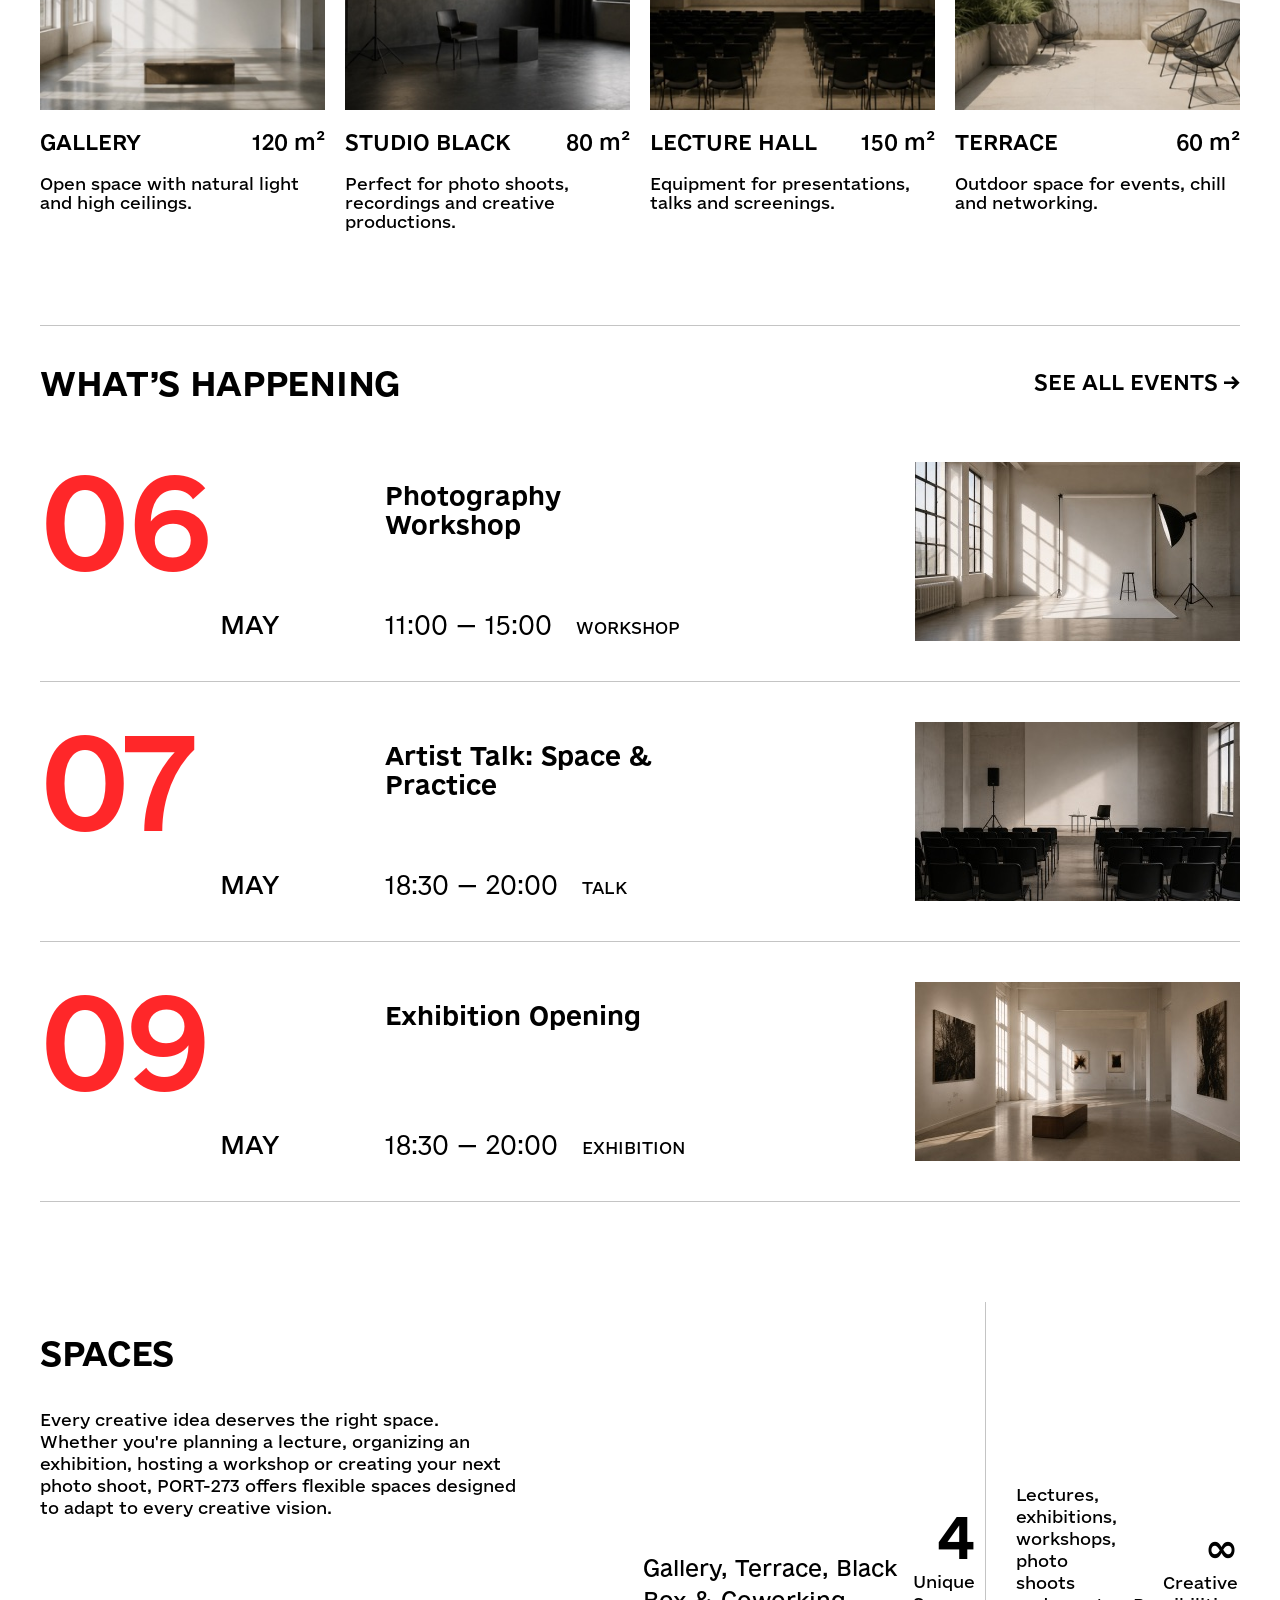
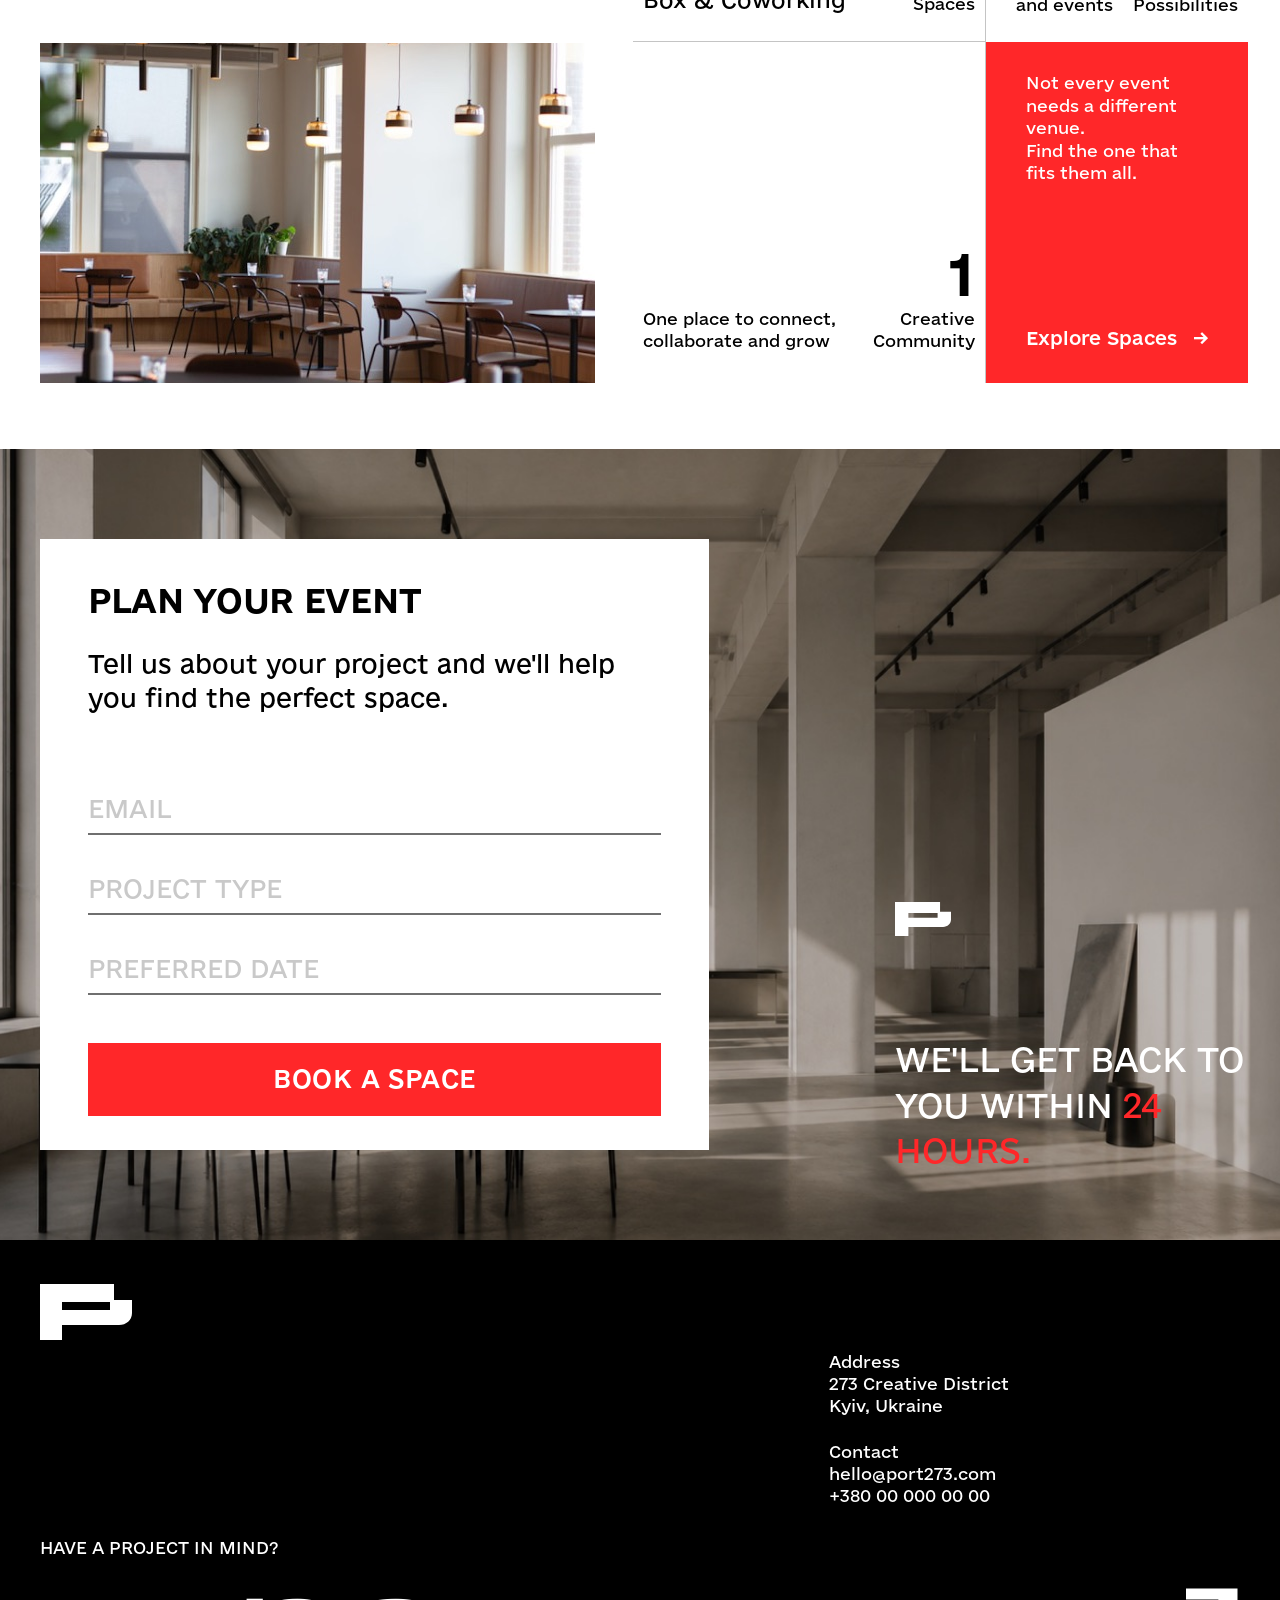
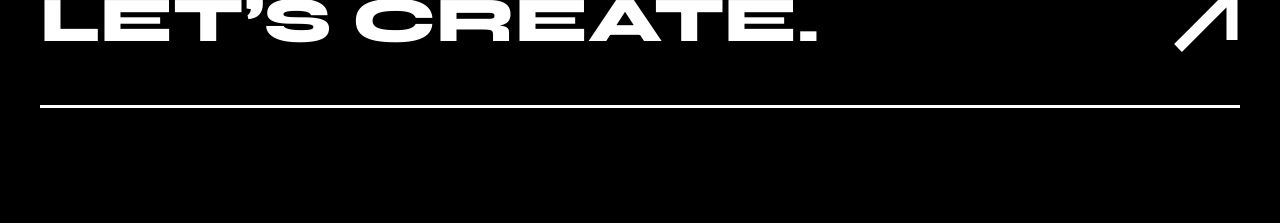
==== commit 52b60fa6: "Slow the 500+ count-up and cursor follow by half Co-Authored-By: Claude Opus 5.5 <noreply@anthropic." ====
--- a/index.html
+++ b/index.html
@@ -9,7 +9,7 @@
   <link rel="preconnect" href="https://fonts.googleapis.com">
   <link rel="preconnect" href="https://fonts.gstatic.com" crossorigin>
   <link href="https://fonts.googleapis.com/css2?family=Syne:wght@800&display=swap" rel="stylesheet">
-  <link rel="stylesheet" href="styles.css?v=202611072211">
+  <link rel="stylesheet" href="styles.css?v=20261107221426">
 </head>
 <body class="home">
   <header class="hero" id="top">
@@ -125,7 +125,7 @@
 
   <footer class="footer" id="contact"></footer>
 
-  <script src="data.js?v=202611072211"></script>
-  <script src="app.js?v=202611072211"></script>
+  <script src="data.js?v=20261107221426"></script>
+  <script src="app.js?v=20261107221426"></script>
 </body>
 </html>
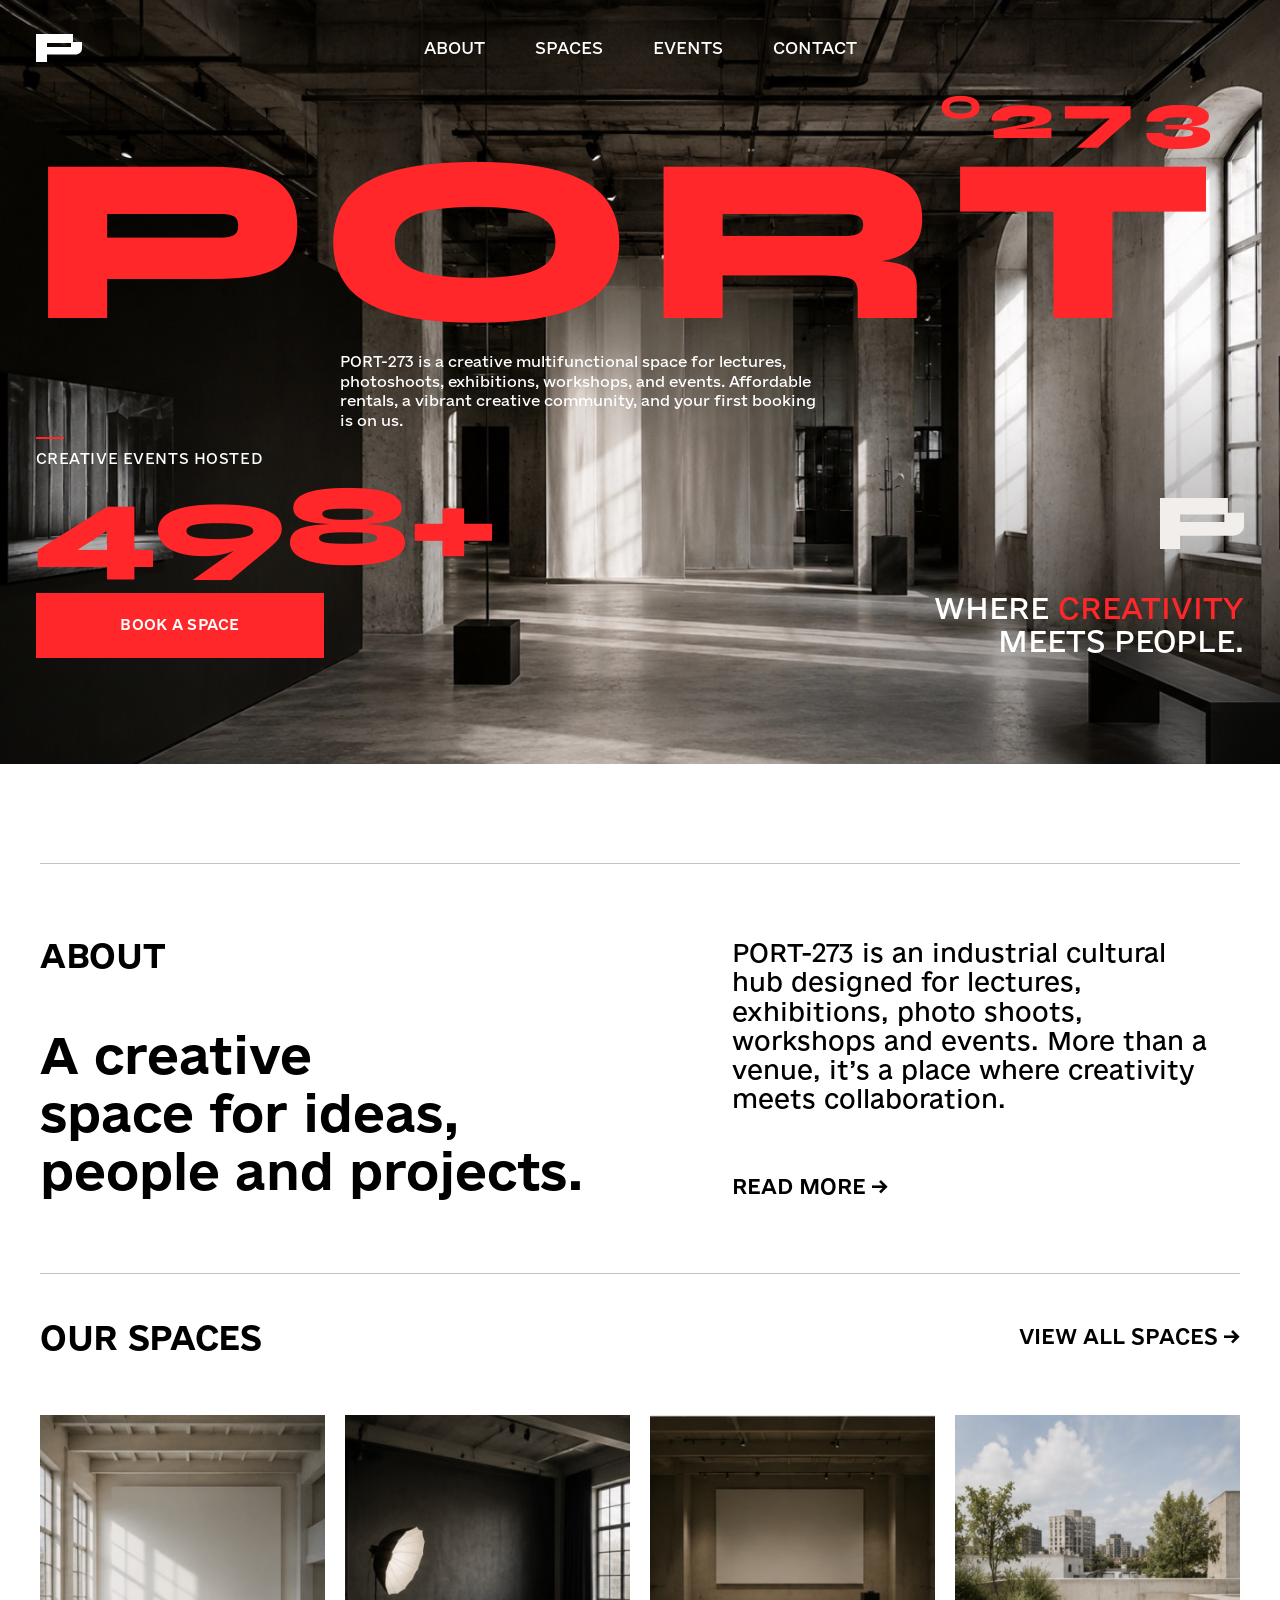
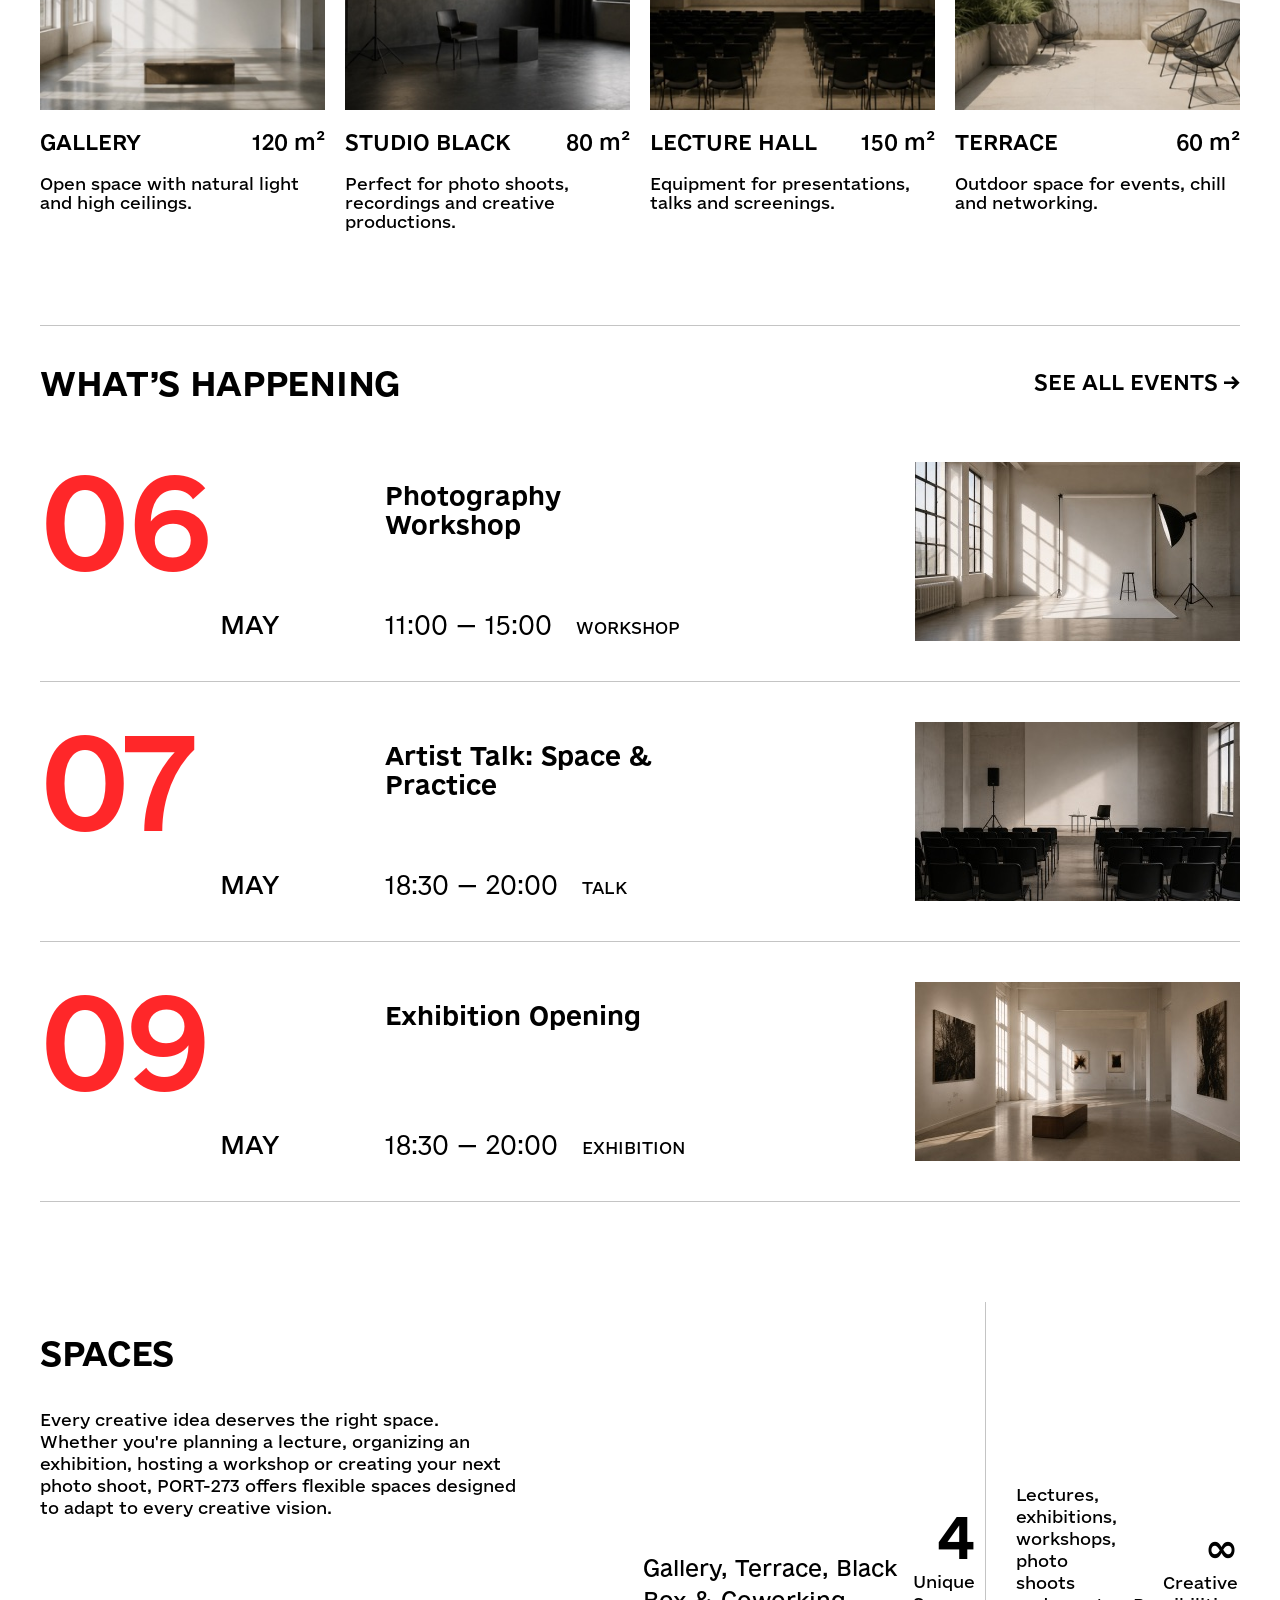
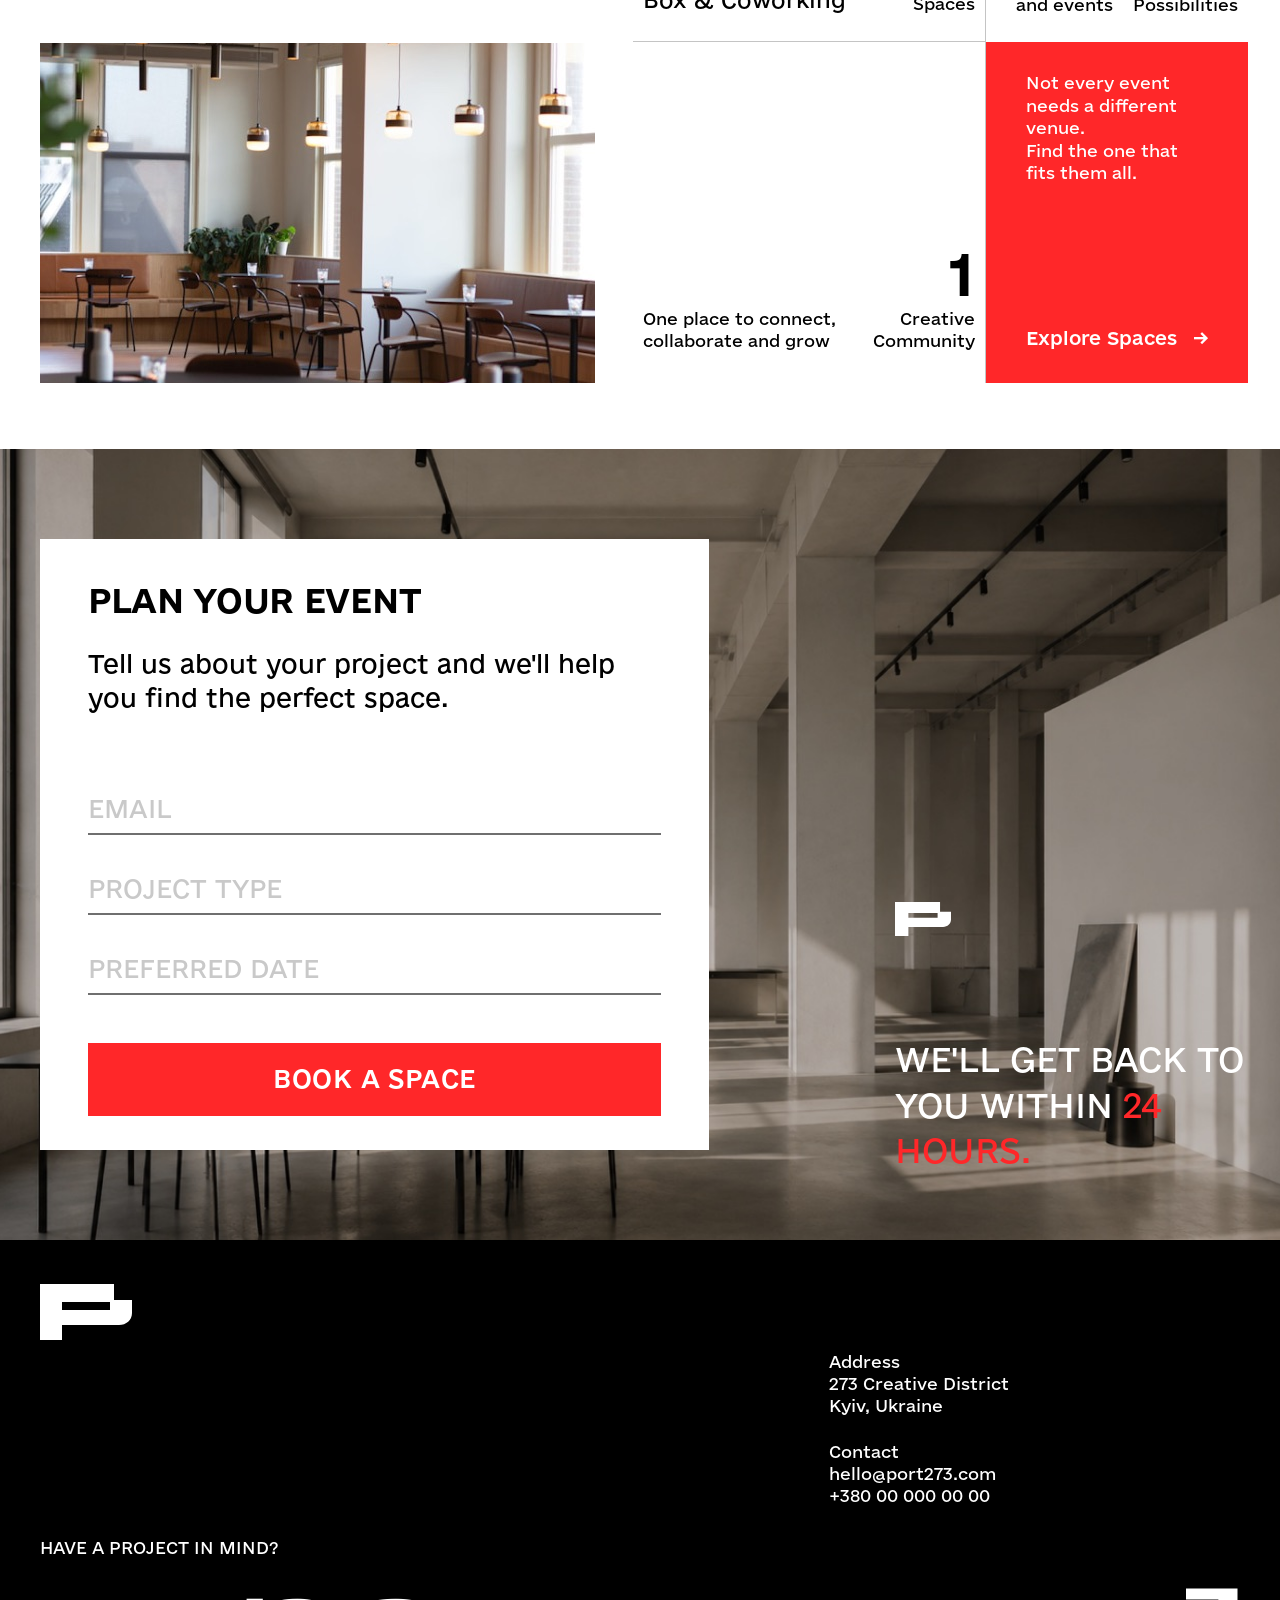
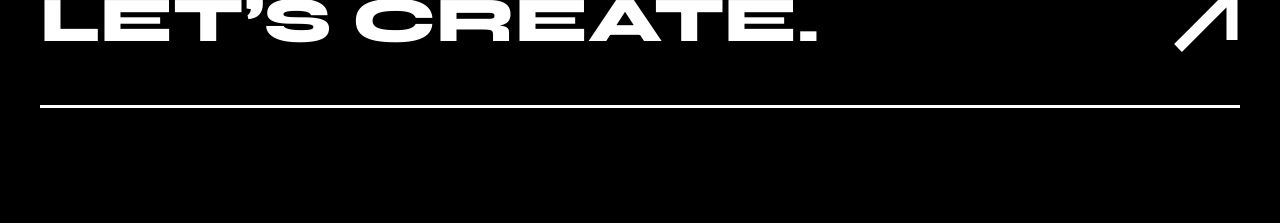
==== commit 9f549067: "Put the 500+ caption above the number, flush with its left edge Co-Authored-By: Claude Opus 5.5 <nor" ====
--- a/index.html
+++ b/index.html
@@ -9,7 +9,7 @@
   <link rel="preconnect" href="https://fonts.googleapis.com">
   <link rel="preconnect" href="https://fonts.gstatic.com" crossorigin>
   <link href="https://fonts.googleapis.com/css2?family=Syne:wght@800&display=swap" rel="stylesheet">
-  <link rel="stylesheet" href="styles.css?v=20261107221426">
+  <link rel="stylesheet" href="styles.css?v=20261107221533">
 </head>
 <body class="home">
   <header class="hero" id="top">
@@ -125,7 +125,7 @@
 
   <footer class="footer" id="contact"></footer>
 
-  <script src="data.js?v=20261107221426"></script>
-  <script src="app.js?v=20261107221426"></script>
+  <script src="data.js?v=20261107221533"></script>
+  <script src="app.js?v=20261107221533"></script>
 </body>
 </html>
--- a/styles.css
+++ b/styles.css
@@ -76,9 +76,11 @@
 /* the intro text hangs from the left edge of the O */
 .hero-text { left: calc(382 * var(--u)); top: calc(396 * var(--u)); width: max(380px, calc(540 * var(--u))); font-size: max(13px, calc(16 * var(--u))); line-height: 1.38; }
 /* "500+" carries its caption as a superscript, the same way PORT carries °273 */
-.hero-stat { left: calc(36 * var(--u)); top: calc(530 * var(--u)); width: calc(800 * var(--u)); margin: 0; display: flex; align-items: flex-start; gap: calc(14 * var(--u)); }
+/* caption sits above the number, both starting from the left edge of the 5 */
+.hero-stat { left: calc(36 * var(--u)); top: calc(492 * var(--u)); width: calc(800 * var(--u)); margin: 0; display: flex; flex-direction: column-reverse; align-items: flex-start; gap: calc(12 * var(--u)); }
 .hero-stat b { display: block; font-family: var(--display); font-weight: 800; color: var(--red); font-size: calc(128 * var(--u)); line-height: .84; transform: translate(var(--mx, 0), var(--my, 0)); will-change: transform; }
-.hero-stat span { position: relative; font-size: max(13px, calc(16 * var(--u))); line-height: 1.3; text-transform: uppercase; letter-spacing: .04em; padding-top: calc(14 * var(--u)); }
+.hero-stat span { position: relative; margin-left: calc(4 * var(--u)); font-size: max(13px, calc(16 * var(--u))); line-height: 1.3; text-transform: uppercase; letter-spacing: .04em; padding-top: calc(14 * var(--u)); }
+.hero-stat span br { display: none; }
 .hero-stat span::before { content: ""; position: absolute; top: 0; left: 0; width: calc(32 * var(--u)); height: 2px; background: var(--red); }
 
 /* hero button: dark fill rises from below, arrow slides in, the button leans toward the cursor */
@@ -353,7 +355,7 @@
   .hero-port { position: static; display: block; font-size: calc((100vw - 40px) / 4.85); letter-spacing: 0; line-height: .85; }
   .hero-num { position: absolute; top: 0; right: 0; font-size: calc((100vw - 40px) / 15); letter-spacing: .06em; margin-right: 0; }
   .hero-text { width: auto; font-size: 15px; margin-top: 28px; }
-  .hero-stat { width: auto; display: flex; align-items: flex-start; gap: 12px; margin-top: 24px; }
+  .hero-stat { width: auto; display: flex; flex-direction: column-reverse; align-items: flex-start; gap: 8px; margin-top: 24px; }
   .hero-stat b { font-size: 56px; }
   .hero-stat span { font-size: 12px; padding-top: 10px; }
   .hero-stat span::before { width: 24px; }
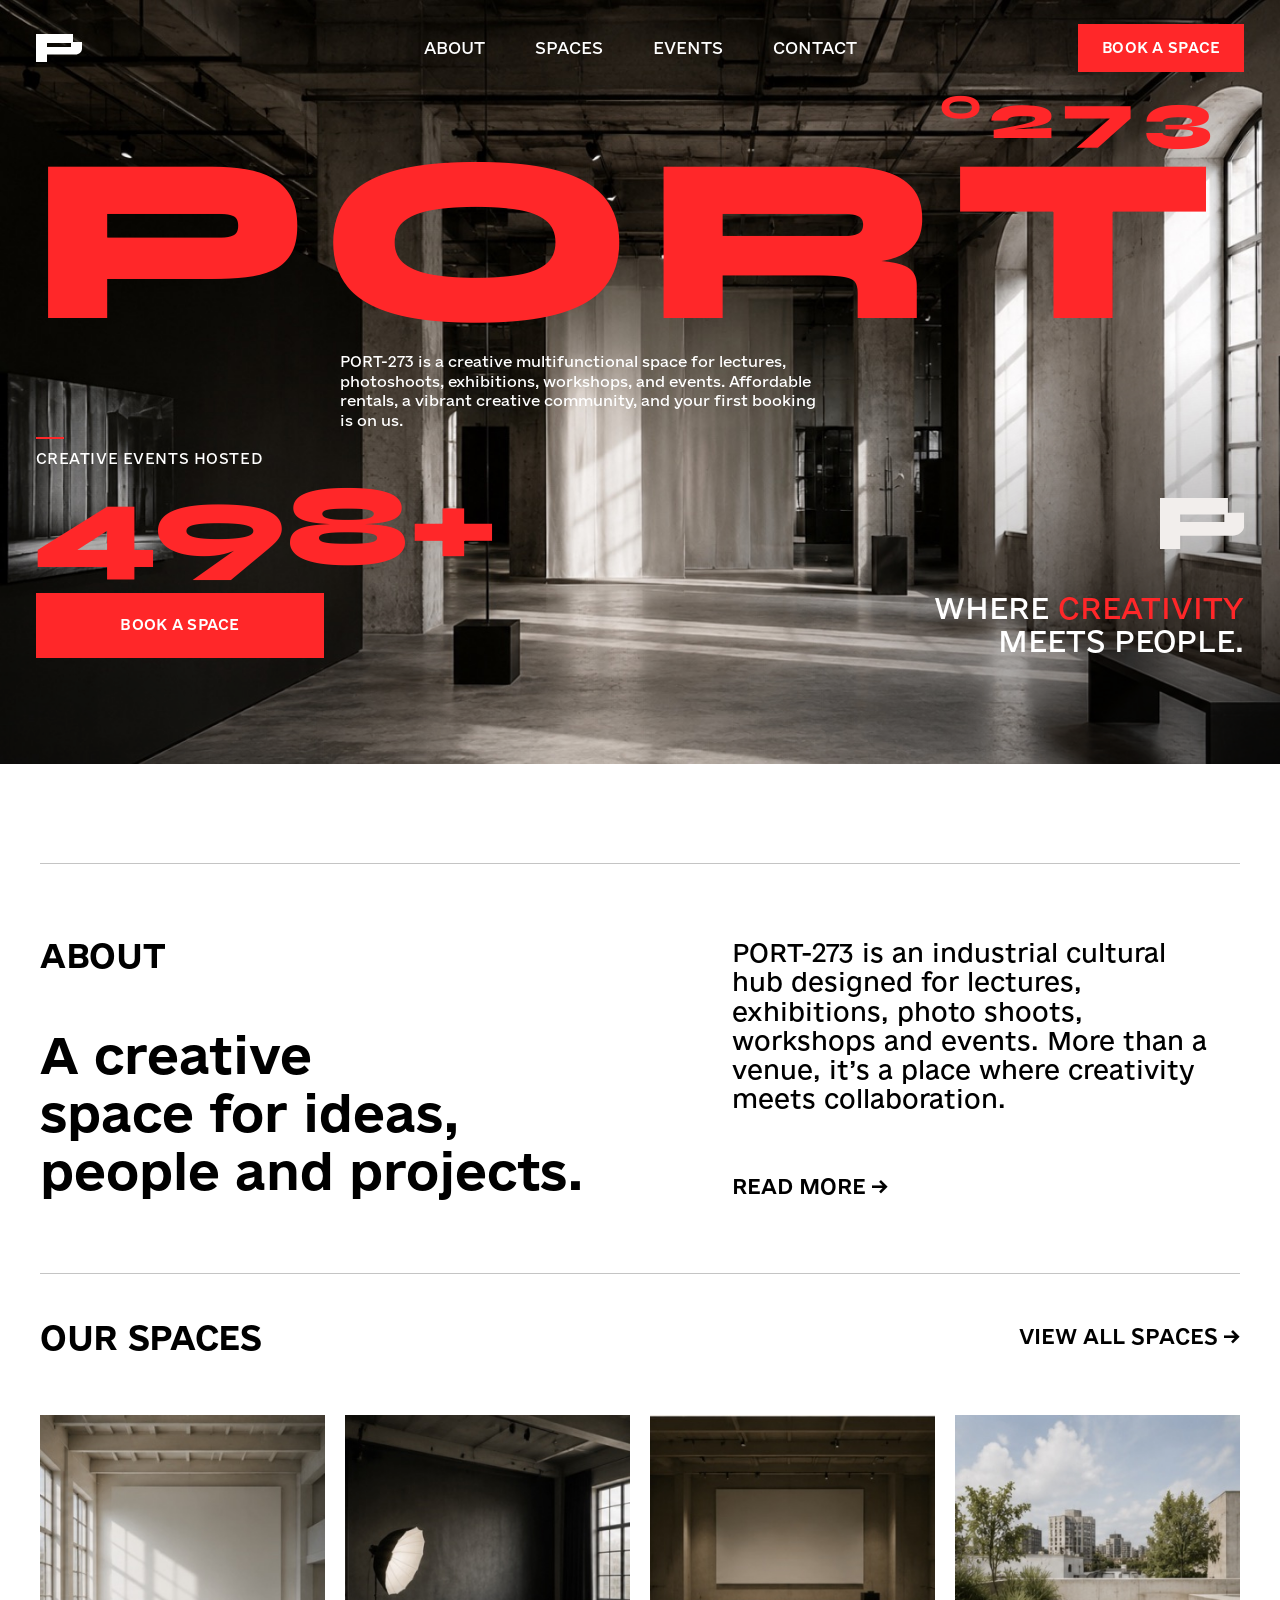
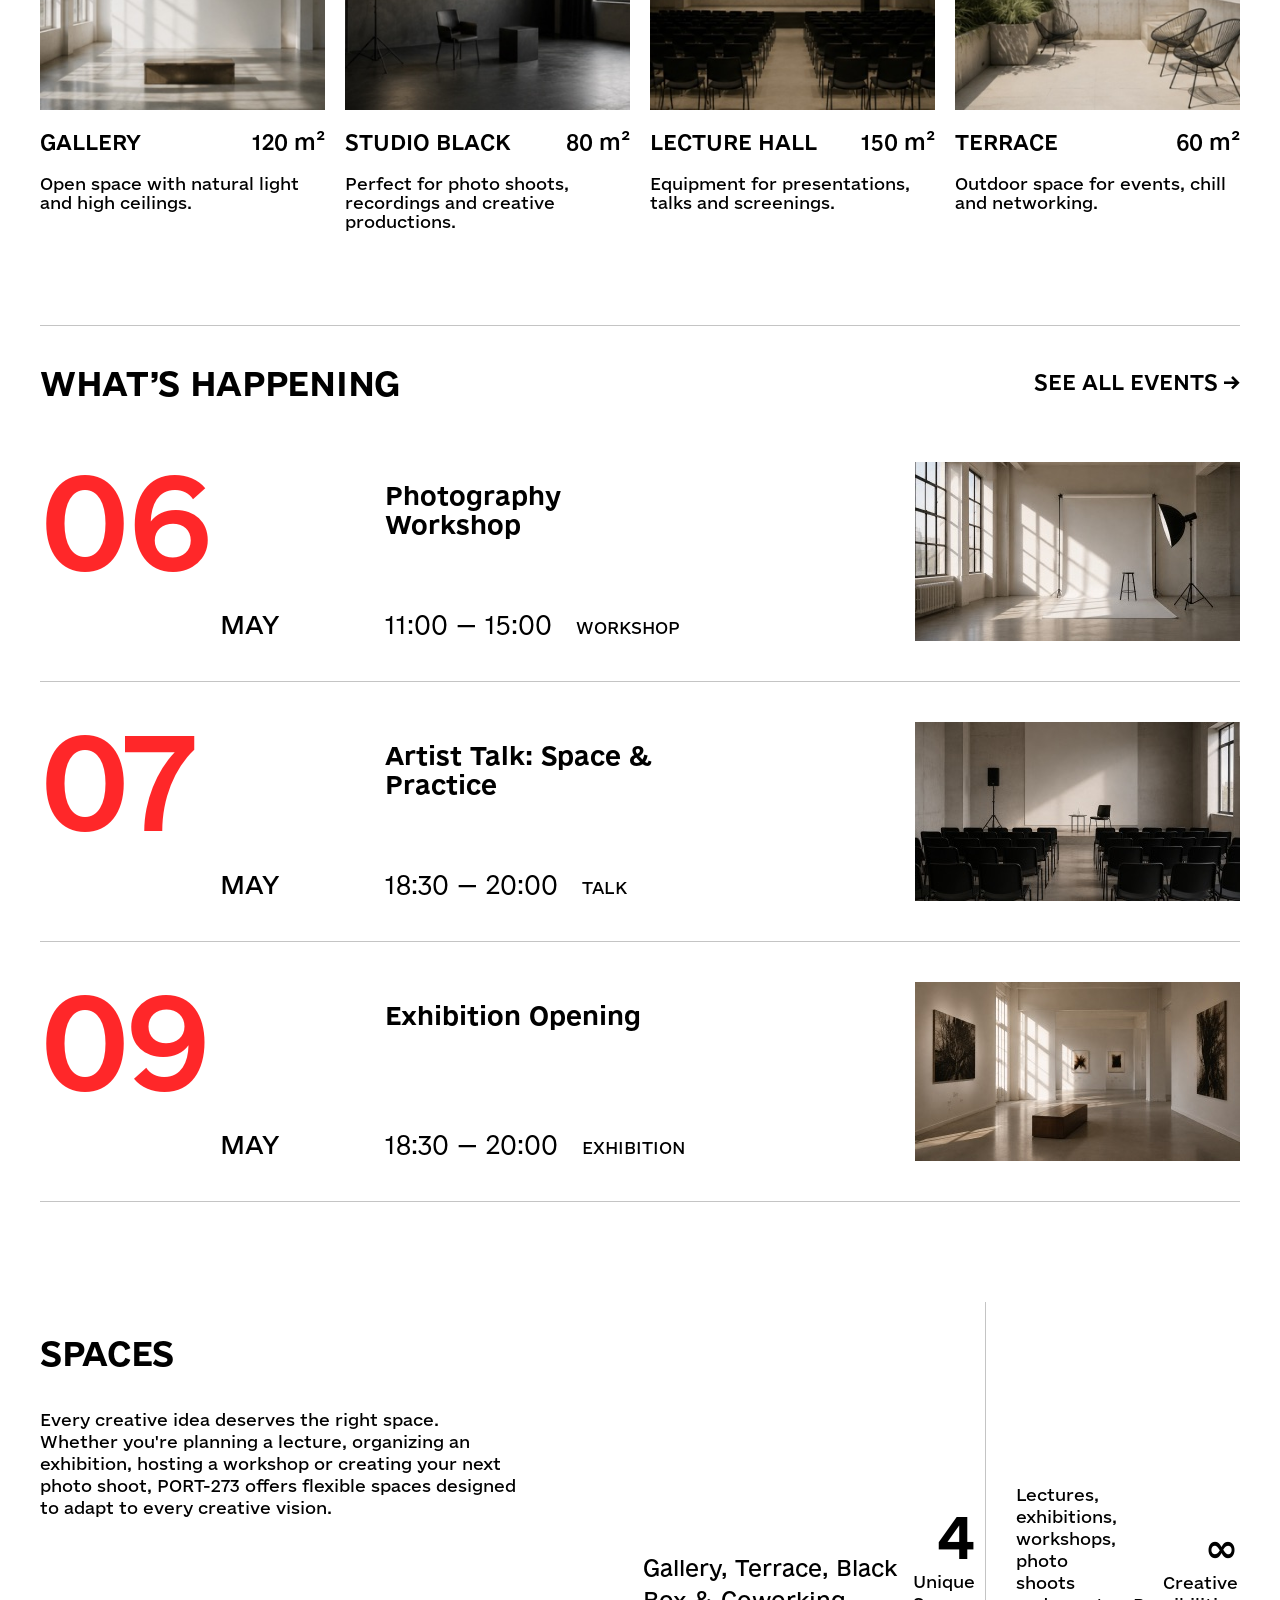
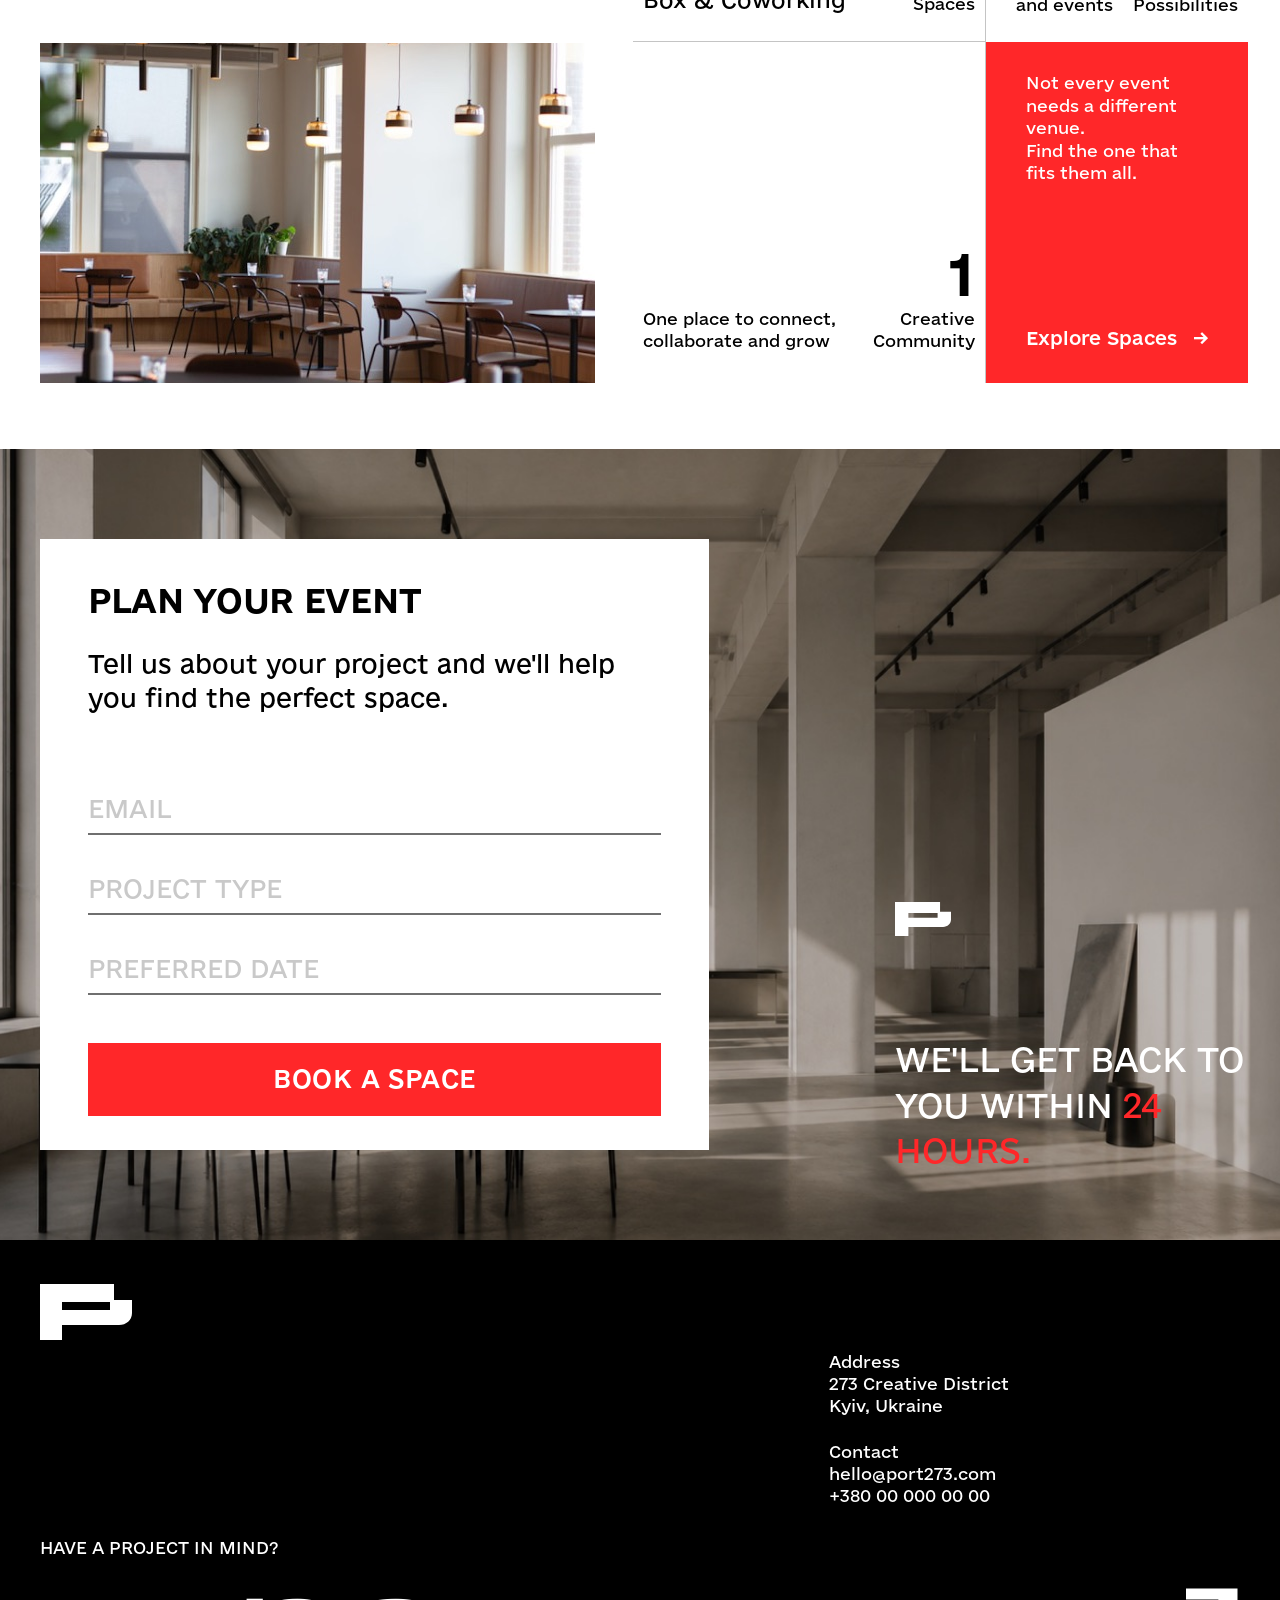
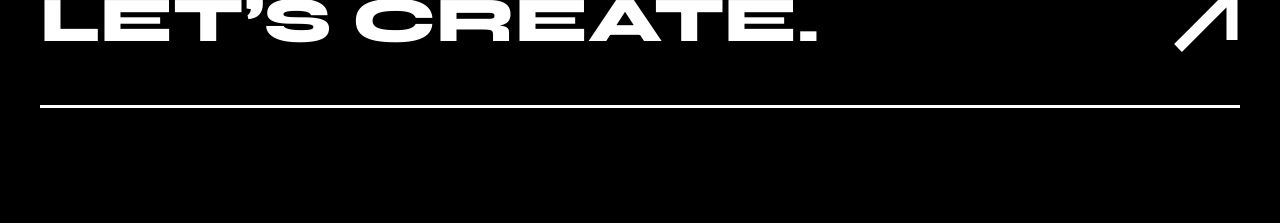
==== commit b886bc83: "Keep the header on screen on every page Co-Authored-By: Claude Opus 5.5 <noreply@anthropic.com>" ====
--- a/index.html
+++ b/index.html
@@ -9,7 +9,7 @@
   <link rel="preconnect" href="https://fonts.googleapis.com">
   <link rel="preconnect" href="https://fonts.gstatic.com" crossorigin>
   <link href="https://fonts.googleapis.com/css2?family=Syne:wght@800&display=swap" rel="stylesheet">
-  <link rel="stylesheet" href="styles.css?v=20261107221533">
+  <link rel="stylesheet" href="styles.css?v=20261107222231">
 </head>
 <body class="home">
   <header class="hero" id="top">
@@ -22,6 +22,7 @@
           <li><a href="#events">Events</a></li>
           <li><a href="#contact">Contact</a></li>
         </ul>
+        <a href="book.html" class="btn nav-cta" tabindex="-1">Book a space</a>
         <button class="menu-btn" aria-expanded="false" aria-controls="menu">Menu</button>
       </nav>
 
@@ -125,7 +126,7 @@
 
   <footer class="footer" id="contact"></footer>
 
-  <script src="data.js?v=20261107221533"></script>
-  <script src="app.js?v=20261107221533"></script>
+  <script src="data.js?v=20261107222231"></script>
+  <script src="app.js?v=20261107222231"></script>
 </body>
 </html>
--- a/styles.css
+++ b/styles.css
@@ -56,7 +56,13 @@
 .menu ul { display: grid; gap: 12px; }
 .menu li a { font-family: var(--display); font-weight: 800; font-size: min(40px, 10vw); text-transform: uppercase; }
 body.menu-open { overflow: hidden; }
-body.menu-open .nav { position: fixed; top: 0; left: 0; right: 0; z-index: 30; padding: 0 20px; color: var(--white); }
+body.menu-open .nav { position: fixed; top: 0; left: 0; right: 0; z-index: 30; padding: 0 20px; color: var(--white); background: transparent !important; box-shadow: none !important; }
+
+/* header stays on screen; after the first scroll it turns into a compact white bar */
+.nav { transition: height .3s, background-color .3s, color .3s, box-shadow .3s; }
+.page-head { position: sticky; top: 0; z-index: 15; background: var(--white); }
+body.scrolled .page-head .nav { height: 72px; }
+section[id], footer[id] { scroll-margin-top: 80px; }
 
 /* ---------- home: hero (positions follow the 1440 frame) ---------- */
 /* soft shade in the bottom corners keeps the P mark and claim readable over the bright windows */
@@ -66,7 +72,10 @@
   url(img/hero.jpg) center / cover no-repeat #1a1a1a; }
 .hero-inner { position: relative; max-width: 1440px; height: calc(860 * var(--u)); margin: 0 auto; }
 .hero-inner > * { position: absolute; }
-.nav-hero { left: calc(40 * var(--u)); right: calc(40 * var(--u)); top: 0; height: calc(108 * var(--u)); }
+.hero-inner > .nav-hero { position: fixed; left: 0; right: 0; top: 0; z-index: 15; height: calc(108 * var(--u)); padding: 0 calc(max(0px, (100% - 1440px) / 2) + 40 * var(--u)); color: var(--white); }
+.nav-hero .nav-cta { opacity: 0; visibility: hidden; transition: opacity .3s, visibility .3s; }
+body.scrolled .nav-hero { height: 72px; background: var(--white); color: var(--black); box-shadow: 0 1px 0 var(--line); }
+body.scrolled .nav-hero .nav-cta { opacity: 1; visibility: visible; }
 .hero-word { left: calc(48 * var(--u)); top: calc(70 * var(--u)); width: calc(1320 * var(--u)); height: calc(300 * var(--u)); margin: 0; font-family: var(--display); font-weight: 800; color: var(--red); line-height: 1; }
 /* Figma's wordmark is a touch wider than Syne's default spacing */
 .hero-port { position: absolute; left: calc(-12 * var(--u)); top: calc(68 * var(--u)); font-size: calc(266 * var(--u)); letter-spacing: .06em; }
@@ -224,7 +233,7 @@
 .feature-list { display: grid; grid-template-columns: 1fr 1fr; gap: 0 40px; }
 .feature-list li { padding: 16px 0; border-bottom: 1px solid var(--line); font-size: 18px; display: flex; gap: 14px; align-items: center; }
 .feature-list li::before { content: ""; width: 8px; height: 8px; background: var(--red); flex: none; }
-.book-card { position: sticky; top: 24px; border: 1px solid var(--black); padding: 32px; display: grid; gap: 24px; }
+.book-card { position: sticky; top: 96px; border: 1px solid var(--black); padding: 32px; display: grid; gap: 24px; }
 .book-card .price { font-size: 40px; font-weight: 700; }
 .book-card .price small { font-size: 16px; font-weight: 400; color: var(--grey); }
 .book-card .specs { gap: 32px; }
@@ -299,7 +308,7 @@
 .agree { display: flex; gap: 12px; align-items: flex-start; margin-top: 24px; font-size: 15px; cursor: pointer; }
 .agree input { width: 20px; height: 20px; accent-color: var(--red); margin: 0; flex: none; }
 
-.summary { position: sticky; top: 24px; background: var(--soft); }
+.summary { position: sticky; top: 96px; background: var(--soft); }
 .summary img { width: 100%; aspect-ratio: 4 / 3; object-fit: cover; }
 .summary-body { padding: 24px 28px 28px; display: grid; gap: 16px; }
 .summary h3 { font-size: 22px; font-weight: 700; text-transform: uppercase; }
@@ -349,11 +358,11 @@
   .hero { background-position: 60% center; }
   .hero-inner { height: auto; min-height: 720px; padding: 0 20px 28px; display: flex; flex-direction: column; background: linear-gradient(180deg, rgba(0,0,0,.35), rgba(0,0,0,0) 30%, rgba(0,0,0,.65)); }
   .hero-inner > * { position: static; }
-  .nav-hero { height: 72px; }
+  .hero-inner > .nav-hero { height: 72px; padding: 0 20px; }
   /* same composition as desktop: PORT fills the width, °273 sits above its right edge */
   .hero-word { position: relative; width: auto; height: auto; margin-top: auto; padding-top: calc((100vw - 40px) * .085); }
   .hero-port { position: static; display: block; font-size: calc((100vw - 40px) / 4.85); letter-spacing: 0; line-height: .85; }
-  .hero-num { position: absolute; top: 0; right: 0; font-size: calc((100vw - 40px) / 15); letter-spacing: .06em; margin-right: 0; }
+  .hero-num { position: absolute; top: 0; right: 12px; font-size: calc((100vw - 40px) / 15); letter-spacing: .06em; margin-right: 0; }
   .hero-text { width: auto; font-size: 15px; margin-top: 28px; }
   .hero-stat { width: auto; display: flex; flex-direction: column-reverse; align-items: flex-start; gap: 8px; margin-top: 24px; }
   .hero-stat b { font-size: 56px; }
